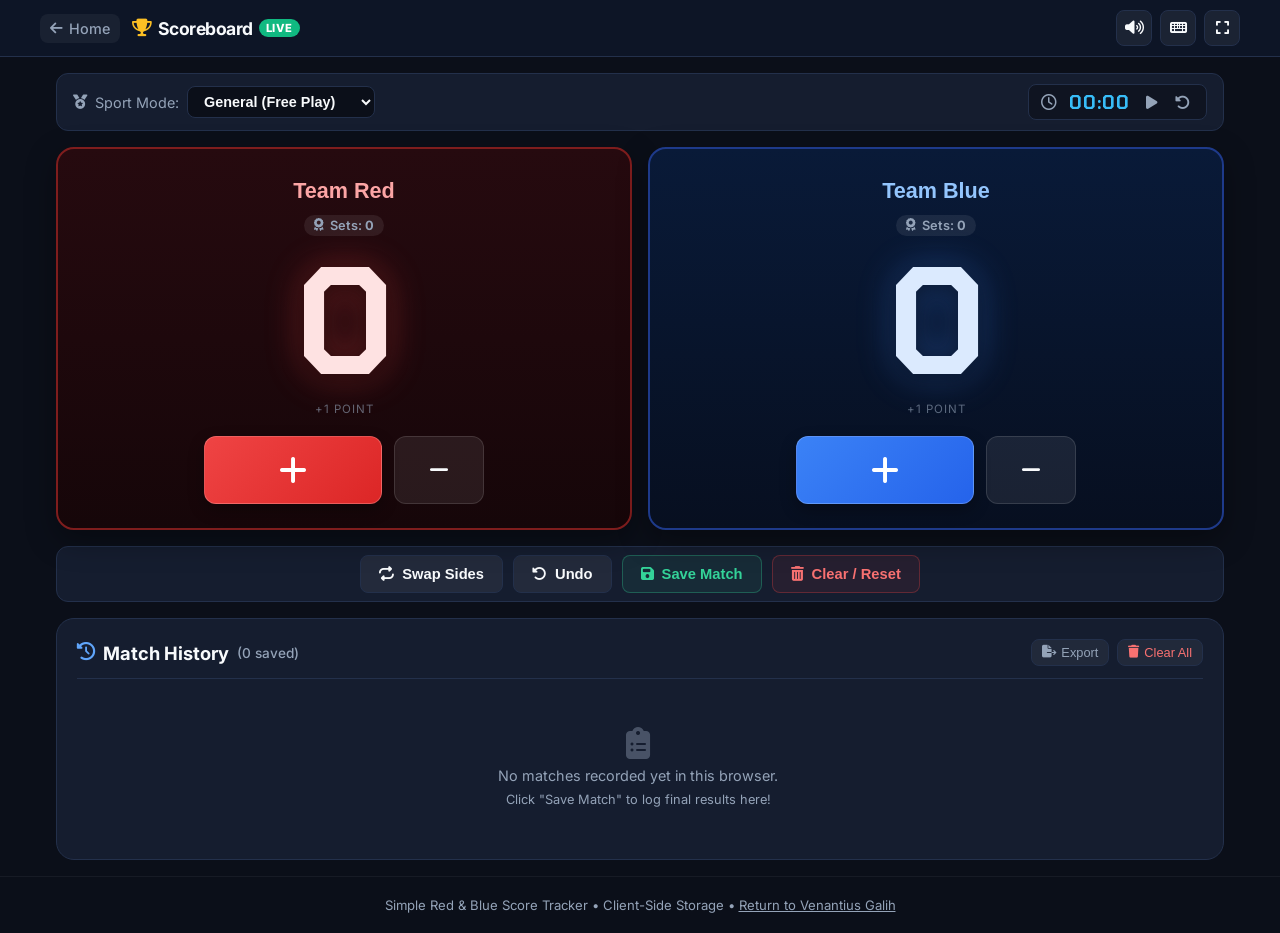
==== score/index.html @ 6d2e9013 "add score board" ====
<!DOCTYPE html>
<html lang="en">
<head>
    <meta charset="UTF-8">
    <meta name="viewport" content="width=device-width, initial-scale=1.0, maximum-scale=1.0, user-scalable=no">
    <title>Score Tracker - Red vs Blue Scoreboard</title>
    <meta name="description" content="Simple and responsive score tracker for badminton, soccer, and general sports. Red and Blue sides, client-side history, and match timer.">
    
    <!-- Favicon -->
    <link rel="icon" type="image/png" sizes="192x192" href="../img/logo_192x192.png">
    <link rel="icon" type="image/png" sizes="48x48" href="../img/logo_48x48.png">
    <link rel="icon" type="image/png" sizes="32x32" href="../img/logo_32x32.png">
    <link rel="icon" type="image/png" sizes="16x16" href="../img/logo_16x16.png">

    <!-- Font Awesome 6 -->
    <link rel="stylesheet" href="https://cdnjs.cloudflare.com/ajax/libs/font-awesome/6.4.0/css/all.min.css">
    <!-- Google Fonts -->
    <link rel="preconnect" href="https://fonts.googleapis.com">
    <link rel="preconnect" href="https://fonts.gstatic.com" crossorigin>
    <link href="https://fonts.googleapis.com/css2?family=Chakra+Petch:wght@500;700;800&family=Inter:wght@400;500;600;700&display=swap" rel="stylesheet">

    <!-- Google tag (gtag.js) -->
    <script async src="https://www.googletagmanager.com/gtag/js?id=G-P2JZC0CFWT"></script>
    <script>
        window.dataLayer = window.dataLayer || [];
        function gtag(){dataLayer.push(arguments);}
        gtag('js', new Date());
        gtag('config', 'G-P2JZC0CFWT');
    </script>

    <style>
        :root {
            --bg-main: #0b0f19;
            --bg-card: #151d2f;
            --bg-card-border: #23304b;
            --text-main: #f8fafc;
            --text-muted: #94a3b8;
            
            /* Team Red */
            --red-primary: #ef4444;
            --red-hover: #dc2626;
            --red-bg: #450a0a;
            --red-glow: rgba(239, 68, 68, 0.4);
            --red-card: #1e1117;
            --red-border: #7f1d1d;

            /* Team Blue */
            --blue-primary: #3b82f6;
            --blue-hover: #2563eb;
            --blue-bg: #0b1f44;
            --blue-glow: rgba(59, 130, 246, 0.4);
            --blue-card: #0e172a;
            --blue-border: #1e3a8a;

            --radius-lg: 18px;
            --radius-md: 12px;
            --radius-sm: 8px;
        }

        * {
            box-sizing: border-box;
            margin: 0;
            padding: 0;
            -webkit-tap-highlight-color: transparent;
        }

        body {
            font-family: 'Inter', system-ui, -apple-system, BlinkMacSystemFont, "Segoe UI", Roboto, sans-serif;
            background-color: var(--bg-main);
            color: var(--text-main);
            min-height: 100vh;
            display: flex;
            flex-direction: column;
            overflow-x: hidden;
            user-select: none;
            -webkit-user-select: none;
        }

        /* Top Header */
        header {
            background: rgba(15, 23, 42, 0.85);
            backdrop-filter: blur(12px);
            -webkit-backdrop-filter: blur(12px);
            border-bottom: 1px solid var(--bg-card-border);
            padding: 10px 16px;
            position: sticky;
            top: 0;
            z-index: 100;
        }

        .header-content {
            max-width: 1200px;
            margin: 0 auto;
            display: flex;
            justify-content: space-between;
            align-items: center;
            gap: 12px;
        }

        .brand-area {
            display: flex;
            align-items: center;
            gap: 12px;
        }

        .home-link {
            color: var(--text-muted);
            text-decoration: none;
            display: flex;
            align-items: center;
            gap: 6px;
            font-size: 0.9rem;
            font-weight: 500;
            padding: 6px 10px;
            border-radius: var(--radius-sm);
            background: rgba(255, 255, 255, 0.05);
            transition: all 0.2s ease;
        }

        .home-link:hover {
            color: #fff;
            background: rgba(255, 255, 255, 0.12);
        }

        .app-title {
            font-size: 1.1rem;
            font-weight: 700;
            letter-spacing: -0.5px;
            display: flex;
            align-items: center;
            gap: 6px;
        }

        .app-title span.badge {
            font-size: 0.7rem;
            background: #10b981;
            color: #fff;
            padding: 2px 7px;
            border-radius: 999px;
            text-transform: uppercase;
            font-weight: 800;
            letter-spacing: 0.5px;
        }

        .header-actions {
            display: flex;
            align-items: center;
            gap: 8px;
        }

        .icon-btn {
            background: rgba(255, 255, 255, 0.06);
            border: 1px solid var(--bg-card-border);
            color: var(--text-main);
            border-radius: var(--radius-sm);
            width: 36px;
            height: 36px;
            display: inline-flex;
            align-items: center;
            justify-content: center;
            cursor: pointer;
            transition: all 0.2s;
            font-size: 0.95rem;
        }

        .icon-btn:hover {
            background: rgba(255, 255, 255, 0.15);
            border-color: rgba(255, 255, 255, 0.3);
        }

        .icon-btn:active {
            transform: scale(0.94);
        }

        /* Main Container */
        main {
            flex: 1;
            max-width: 1200px;
            width: 100%;
            margin: 0 auto;
            padding: 16px;
            display: flex;
            flex-direction: column;
            gap: 16px;
        }

        /* Control / Mode Bar */
        .settings-bar {
            display: flex;
            justify-content: space-between;
            align-items: center;
            flex-wrap: wrap;
            gap: 12px;
            background: var(--bg-card);
            border: 1px solid var(--bg-card-border);
            padding: 10px 16px;
            border-radius: var(--radius-md);
        }

        .sport-selector {
            display: flex;
            align-items: center;
            gap: 8px;
            font-size: 0.9rem;
            color: var(--text-muted);
        }

        .sport-selector select {
            background: var(--bg-main);
            color: var(--text-main);
            border: 1px solid var(--bg-card-border);
            padding: 6px 12px;
            border-radius: var(--radius-sm);
            font-size: 0.9rem;
            font-weight: 600;
            outline: none;
            cursor: pointer;
        }

        .sport-selector select:focus {
            border-color: var(--blue-primary);
        }

        /* Match Timer Display */
        .timer-container {
            display: flex;
            align-items: center;
            gap: 10px;
            background: rgba(0, 0, 0, 0.3);
            border: 1px solid var(--bg-card-border);
            padding: 4px 12px;
            border-radius: var(--radius-sm);
        }

        .timer-display {
            font-family: 'Chakra Petch', monospace;
            font-size: 1.25rem;
            font-weight: 700;
            letter-spacing: 1px;
            color: #38bdf8;
            min-width: 65px;
            text-align: center;
        }

        .timer-btn {
            background: none;
            border: none;
            color: var(--text-muted);
            cursor: pointer;
            padding: 4px;
            font-size: 0.95rem;
            transition: color 0.2s;
        }

        .timer-btn:hover {
            color: #fff;
        }

        /* Scoreboard Grid */
        .scoreboard-grid {
            display: grid;
            grid-template-columns: 1fr 1fr;
            gap: 16px;
            position: relative;
        }

        @media (max-width: 640px) {
            .scoreboard-grid {
                grid-template-columns: 1fr 1fr;
                gap: 10px;
            }
        }

        /* Team Card */
        .team-card {
            border-radius: var(--radius-lg);
            padding: 24px 16px;
            display: flex;
            flex-direction: column;
            align-items: center;
            justify-content: space-between;
            position: relative;
            box-shadow: 0 10px 30px rgba(0, 0, 0, 0.35);
            transition: all 0.25s ease;
            overflow: hidden;
            min-height: 380px;
        }

        /* Team Red Theme */
        .team-card.team-a {
            background: linear-gradient(180deg, #260a0f 0%, #160609 100%);
            border: 2px solid var(--red-border);
        }

        .team-card.team-a:hover {
            border-color: var(--red-primary);
            box-shadow: 0 12px 35px var(--red-glow);
        }

        /* Team Blue Theme */
        .team-card.team-b {
            background: linear-gradient(180deg, #091a38 0%, #070f20 100%);
            border: 2px solid var(--blue-border);
        }

        .team-card.team-b:hover {
            border-color: var(--blue-primary);
            box-shadow: 0 12px 35px var(--blue-glow);
        }

        /* Team Header & Editable Name */
        .team-header {
            width: 100%;
            display: flex;
            flex-direction: column;
            align-items: center;
            gap: 6px;
            position: relative;
        }

        .team-name-wrapper {
            display: flex;
            align-items: center;
            justify-content: center;
            gap: 8px;
            width: 100%;
        }

        .team-name-input {
            background: transparent;
            border: 1px dashed transparent;
            color: #fff;
            font-size: 1.35rem;
            font-weight: 700;
            text-align: center;
            padding: 4px 8px;
            border-radius: var(--radius-sm);
            width: 100%;
            max-width: 220px;
            outline: none;
            transition: all 0.2s;
        }

        .team-card.team-a .team-name-input {
            color: #fca5a5;
        }

        .team-card.team-b .team-name-input {
            color: #93c5fd;
        }

        .team-name-input:hover {
            background: rgba(255, 255, 255, 0.08);
            border-color: rgba(255, 255, 255, 0.2);
        }

        .team-name-input:focus {
            background: rgba(0, 0, 0, 0.5);
            border: 1px solid #fff;
            color: #fff;
        }

        .sets-badge {
            font-size: 0.8rem;
            font-weight: 600;
            padding: 3px 10px;
            border-radius: 999px;
            background: rgba(255, 255, 255, 0.08);
            color: var(--text-muted);
            display: inline-flex;
            align-items: center;
            gap: 6px;
            cursor: pointer;
        }

        .sets-badge:hover {
            background: rgba(255, 255, 255, 0.16);
            color: #fff;
        }

        /* Big Score Display */
        .score-display-wrapper {
            flex: 1;
            display: flex;
            flex-direction: column;
            align-items: center;
            justify-content: center;
            width: 100%;
            cursor: pointer;
            padding: 10px 0;
            position: relative;
        }

        .score-number {
            font-family: 'Chakra Petch', sans-serif;
            font-size: clamp(4.5rem, 14vw, 9.5rem);
            font-weight: 800;
            line-height: 1;
            letter-spacing: -2px;
            transition: transform 0.15s cubic-bezier(0.175, 0.885, 0.32, 1.275);
            text-shadow: 0 4px 20px rgba(0, 0, 0, 0.5);
        }

        .team-card.team-a .score-number {
            color: #fee2e2;
            filter: drop-shadow(0 0 16px var(--red-glow));
        }

        .team-card.team-b .score-number {
            color: #dbeafe;
            filter: drop-shadow(0 0 16px var(--blue-glow));
        }

        .score-display-wrapper:active .score-number {
            transform: scale(0.96);
        }

        .tap-hint {
            font-size: 0.72rem;
            text-transform: uppercase;
            letter-spacing: 1px;
            color: var(--text-muted);
            opacity: 0.6;
            margin-top: 4px;
        }

        /* Action Buttons (+ / -) */
        .score-controls {
            display: flex;
            gap: 12px;
            width: 100%;
            max-width: 280px;
            margin-top: 10px;
        }

        .btn-score {
            border: none;
            border-radius: var(--radius-md);
            font-family: 'Inter', sans-serif;
            font-weight: 700;
            cursor: pointer;
            display: flex;
            align-items: center;
            justify-content: center;
            transition: all 0.15s cubic-bezier(0.4, 0, 0.2, 1);
            position: relative;
            overflow: hidden;
        }

        .btn-score:active {
            transform: scale(0.92);
        }

        .btn-plus {
            flex: 2;
            height: 68px;
            font-size: 2rem;
            color: #fff;
            box-shadow: 0 6px 16px rgba(0, 0, 0, 0.3);
        }

        .team-card.team-a .btn-plus {
            background: linear-gradient(135deg, #ef4444 0%, #dc2626 100%);
            border: 1px solid rgba(255, 255, 255, 0.2);
        }
        .team-card.team-a .btn-plus:hover {
            background: linear-gradient(135deg, #f87171 0%, #ef4444 100%);
            box-shadow: 0 8px 24px var(--red-glow);
        }

        .team-card.team-b .btn-plus {
            background: linear-gradient(135deg, #3b82f6 0%, #2563eb 100%);
            border: 1px solid rgba(255, 255, 255, 0.2);
        }
        .team-card.team-b .btn-plus:hover {
            background: linear-gradient(135deg, #60a5fa 0%, #3b82f6 100%);
            box-shadow: 0 8px 24px var(--blue-glow);
        }

        .btn-minus {
            flex: 1;
            height: 68px;
            font-size: 1.4rem;
            background: rgba(255, 255, 255, 0.08);
            border: 1px solid rgba(255, 255, 255, 0.12);
            color: var(--text-main);
        }

        .btn-minus:hover {
            background: rgba(255, 255, 255, 0.18);
            border-color: rgba(255, 255, 255, 0.25);
        }

        /* Match Action Bar (Swap, Clear/Reset, Undo, Save) */
        .actions-bar {
            display: flex;
            flex-wrap: wrap;
            justify-content: center;
            align-items: center;
            gap: 10px;
            padding: 8px;
            background: var(--bg-card);
            border: 1px solid var(--bg-card-border);
            border-radius: var(--radius-md);
        }

        .action-btn {
            background: rgba(255, 255, 255, 0.06);
            border: 1px solid var(--bg-card-border);
            color: var(--text-main);
            padding: 10px 18px;
            border-radius: var(--radius-sm);
            font-size: 0.92rem;
            font-weight: 600;
            cursor: pointer;
            display: inline-flex;
            align-items: center;
            gap: 8px;
            transition: all 0.2s;
        }

        .action-btn:hover {
            background: rgba(255, 255, 255, 0.12);
            border-color: rgba(255, 255, 255, 0.25);
        }

        .action-btn:active {
            transform: scale(0.96);
        }

        .action-btn.btn-reset {
            color: #f87171;
            border-color: rgba(239, 68, 68, 0.3);
            background: rgba(239, 68, 68, 0.08);
        }

        .action-btn.btn-reset:hover {
            background: rgba(239, 68, 68, 0.2);
            border-color: #ef4444;
            color: #fff;
        }

        .action-btn.btn-save {
            color: #34d399;
            border-color: rgba(52, 211, 153, 0.3);
            background: rgba(52, 211, 153, 0.08);
        }

        .action-btn.btn-save:hover {
            background: rgba(52, 211, 153, 0.2);
            border-color: #34d399;
            color: #fff;
        }

        /* History & Timeline Section */
        .history-section {
            background: var(--bg-card);
            border: 1px solid var(--bg-card-border);
            border-radius: var(--radius-lg);
            padding: 20px;
            display: flex;
            flex-direction: column;
            gap: 16px;
        }

        .history-header {
            display: flex;
            justify-content: space-between;
            align-items: center;
            flex-wrap: wrap;
            gap: 12px;
            border-bottom: 1px solid var(--bg-card-border);
            padding-bottom: 12px;
        }

        .history-title {
            font-size: 1.15rem;
            font-weight: 700;
            display: flex;
            align-items: center;
            gap: 8px;
        }

        .history-controls {
            display: flex;
            align-items: center;
            gap: 8px;
        }

        .sm-btn {
            font-size: 0.8rem;
            padding: 5px 10px;
            border-radius: var(--radius-sm);
            background: rgba(255, 255, 255, 0.05);
            border: 1px solid var(--bg-card-border);
            color: var(--text-muted);
            cursor: pointer;
            display: inline-flex;
            align-items: center;
            gap: 5px;
            transition: all 0.2s;
        }

        .sm-btn:hover {
            color: #fff;
            background: rgba(255, 255, 255, 0.12);
        }

        .history-list {
            display: flex;
            flex-direction: column;
            gap: 10px;
            max-height: 380px;
            overflow-y: auto;
            padding-right: 4px;
        }

        /* Custom Scrollbar */
        .history-list::-webkit-scrollbar {
            width: 6px;
        }
        .history-list::-webkit-scrollbar-track {
            background: rgba(0, 0, 0, 0.2);
            border-radius: 3px;
        }
        .history-list::-webkit-scrollbar-thumb {
            background: var(--bg-card-border);
            border-radius: 3px;
        }

        .history-item {
            background: rgba(255, 255, 255, 0.03);
            border: 1px solid var(--bg-card-border);
            border-radius: var(--radius-md);
            padding: 12px 16px;
            display: flex;
            justify-content: space-between;
            align-items: center;
            gap: 12px;
            transition: background 0.15s;
        }

        .history-item:hover {
            background: rgba(255, 255, 255, 0.06);
        }

        .history-item-meta {
            display: flex;
            flex-direction: column;
            gap: 4px;
        }

        .history-item-date {
            font-size: 0.75rem;
            color: var(--text-muted);
        }

        .history-item-sport {
            font-size: 0.75rem;
            font-weight: 600;
            color: #38bdf8;
            text-transform: uppercase;
            letter-spacing: 0.5px;
        }

        .history-score-row {
            display: flex;
            align-items: center;
            gap: 16px;
        }

        .history-team {
            display: flex;
            align-items: center;
            gap: 8px;
            font-size: 0.95rem;
            font-weight: 600;
        }

        .history-team.winner {
            color: #4ade80;
        }

        .team-dot {
            width: 10px;
            height: 10px;
            border-radius: 50%;
            display: inline-block;
        }
        .team-dot.red { background-color: var(--red-primary); }
        .team-dot.blue { background-color: var(--blue-primary); }

        .history-score-display {
            font-family: 'Chakra Petch', sans-serif;
            font-size: 1.35rem;
            font-weight: 700;
            background: rgba(0, 0, 0, 0.4);
            padding: 4px 12px;
            border-radius: var(--radius-sm);
            border: 1px solid rgba(255, 255, 255, 0.08);
            letter-spacing: 1px;
        }

        .history-empty {
            text-align: center;
            padding: 32px 16px;
            color: var(--text-muted);
            font-size: 0.9rem;
            display: flex;
            flex-direction: column;
            align-items: center;
            gap: 8px;
        }

        .history-empty i {
            font-size: 2rem;
            opacity: 0.4;
        }

        /* Toast notifications */
        .toast-container {
            position: fixed;
            bottom: 24px;
            right: 24px;
            z-index: 1000;
            display: flex;
            flex-direction: column;
            gap: 8px;
            pointer-events: none;
        }

        .toast {
            background: #1e293b;
            color: #fff;
            padding: 10px 16px;
            border-radius: var(--radius-sm);
            border-left: 4px solid #3b82f6;
            font-size: 0.9rem;
            box-shadow: 0 10px 25px rgba(0,0,0,0.4);
            animation: slideIn 0.25s ease-out;
            pointer-events: auto;
        }

        .toast.success { border-left-color: #10b981; }
        .toast.warning { border-left-color: #f59e0b; }
        .toast.danger { border-left-color: #ef4444; }

        @keyframes slideIn {
            from { transform: translateX(100%); opacity: 0; }
            to { transform: translateX(0); opacity: 1; }
        }

        /* Modal styling */
        .modal-overlay {
            position: fixed;
            top: 0;
            left: 0;
            right: 0;
            bottom: 0;
            background: rgba(0, 0, 0, 0.75);
            backdrop-filter: blur(4px);
            display: none;
            align-items: center;
            justify-content: center;
            z-index: 200;
            padding: 16px;
        }

        .modal-overlay.active {
            display: flex;
        }

        .modal-box {
            background: var(--bg-card);
            border: 1px solid var(--bg-card-border);
            border-radius: var(--radius-lg);
            padding: 24px;
            max-width: 440px;
            width: 100%;
            display: flex;
            flex-direction: column;
            gap: 16px;
            box-shadow: 0 20px 40px rgba(0, 0, 0, 0.6);
        }

        .modal-title {
            font-size: 1.2rem;
            font-weight: 700;
            display: flex;
            align-items: center;
            gap: 8px;
        }

        .modal-body {
            font-size: 0.95rem;
            color: var(--text-muted);
            line-height: 1.5;
        }

        .modal-actions {
            display: flex;
            justify-content: flex-end;
            gap: 10px;
            margin-top: 8px;
        }

        /* Keyboard shortcuts drawer / list */
        .shortcuts-grid {
            display: grid;
            grid-template-columns: 1fr 1fr;
            gap: 8px;
            font-size: 0.85rem;
        }

        .shortcut-item {
            display: flex;
            justify-content: space-between;
            background: rgba(0, 0, 0, 0.3);
            padding: 6px 10px;
            border-radius: 6px;
        }

        kbd {
            background: rgba(255, 255, 255, 0.15);
            padding: 2px 6px;
            border-radius: 4px;
            font-family: monospace;
            font-size: 0.8rem;
            color: #fff;
        }

        /* Footer */
        footer {
            text-align: center;
            padding: 20px 16px;
            font-size: 0.82rem;
            color: var(--text-muted);
            border-top: 1px solid rgba(255, 255, 255, 0.05);
            margin-top: auto;
        }

        footer a {
            color: var(--text-muted);
            text-decoration: underline;
        }

        footer a:hover {
            color: #fff;
        }
    </style>
</head>
<body>

    <!-- Header Navigation -->
    <header>
        <div class="header-content">
            <div class="brand-area">
                <a href="../" class="home-link" title="Back to Homepage">
                    <i class="fas fa-arrow-left"></i>
                    <span>Home</span>
                </a>
                <div class="app-title">
                    <i class="fas fa-trophy" style="color: #fbbf24;"></i>
                    <span>Scoreboard</span>
                    <span class="badge">Live</span>
                </div>
            </div>

            <div class="header-actions">
                <button id="btn-sound-toggle" class="icon-btn" title="Toggle Sound Feedback">
                    <i class="fas fa-volume-high"></i>
                </button>
                <button id="btn-shortcuts" class="icon-btn" title="Keyboard Shortcuts (?)">
                    <i class="fas fa-keyboard"></i>
                </button>
                <button id="btn-fullscreen" class="icon-btn" title="Fullscreen Mode">
                    <i class="fas fa-expand"></i>
                </button>
            </div>
        </div>
    </header>

    <!-- Main Score App -->
    <main>
        <!-- Settings & Mode Toolbar -->
        <div class="settings-bar">
            <div class="sport-selector">
                <i class="fas fa-medal"></i>
                <label for="sport-mode">Sport Mode:</label>
                <select id="sport-mode">
                    <option value="general">General (Free Play)</option>
                    <option value="badminton">Badminton (21 Pts)</option>
                    <option value="soccer">Soccer / Football</option>
                    <option value="table_tennis">Table Tennis (11 Pts)</option>
                    <option value="volleyball">Volleyball (25 Pts)</option>
                </select>
            </div>

            <!-- Match Timer -->
            <div class="timer-container" title="Match Duration Stopwatch">
                <i class="far fa-clock" style="color: var(--text-muted);"></i>
                <div id="timer-display" class="timer-display">00:00</div>
                <button id="btn-timer-toggle" class="timer-btn" title="Start / Pause Timer">
                    <i class="fas fa-play"></i>
                </button>
                <button id="btn-timer-reset" class="timer-btn" title="Reset Timer">
                    <i class="fas fa-rotate-left"></i>
                </button>
            </div>
        </div>

        <!-- The Scoreboard (Red vs Blue / A vs B) -->
        <div class="scoreboard-grid" id="scoreboard-grid">
            
            <!-- Side A: RED -->
            <section class="team-card team-a" id="card-team-a">
                <div class="team-header">
                    <div class="team-name-wrapper">
                        <input type="text" id="name-team-a" class="team-name-input" value="Team Red" maxlength="20" title="Click to rename team A">
                    </div>
                    <div class="sets-badge" id="sets-team-a" title="Sets / Games Won (Click +1, Right-click -1)">
                        <i class="fas fa-award"></i>
                        <span>Sets: <b id="sets-val-a">0</b></span>
                    </div>
                </div>

                <!-- Big Score -->
                <div class="score-display-wrapper" id="display-team-a" title="Tap here or big + to add point">
                    <div class="score-number" id="score-team-a">0</div>
                    <div class="tap-hint">+1 Point</div>
                </div>

                <!-- Score Buttons (+ / -) -->
                <div class="score-controls">
                    <button class="btn-score btn-plus" id="btn-plus-a" aria-label="Increase Team Red Score">
                        <i class="fas fa-plus"></i>
                    </button>
                    <button class="btn-score btn-minus" id="btn-minus-a" aria-label="Decrease Team Red Score">
                        <i class="fas fa-minus"></i>
                    </button>
                </div>
            </section>

            <!-- Side B: BLUE -->
            <section class="team-card team-b" id="card-team-b">
                <div class="team-header">
                    <div class="team-name-wrapper">
                        <input type="text" id="name-team-b" class="team-name-input" value="Team Blue" maxlength="20" title="Click to rename team B">
                    </div>
                    <div class="sets-badge" id="sets-team-b" title="Sets / Games Won (Click +1, Right-click -1)">
                        <i class="fas fa-award"></i>
                        <span>Sets: <b id="sets-val-b">0</b></span>
                    </div>
                </div>

                <!-- Big Score -->
                <div class="score-display-wrapper" id="display-team-b" title="Tap here or big + to add point">
                    <div class="score-number" id="score-team-b">0</div>
                    <div class="tap-hint">+1 Point</div>
                </div>

                <!-- Score Buttons (+ / -) -->
                <div class="score-controls">
                    <button class="btn-score btn-plus" id="btn-plus-b" aria-label="Increase Team Blue Score">
                        <i class="fas fa-plus"></i>
                    </button>
                    <button class="btn-score btn-minus" id="btn-minus-b" aria-label="Decrease Team Blue Score">
                        <i class="fas fa-minus"></i>
                    </button>
                </div>
            </section>

        </div>

        <!-- Quick Action Bar -->
        <div class="actions-bar">
            <button class="action-btn" id="btn-swap-sides" title="Swap Teams Red and Blue sides">
                <i class="fas fa-repeat"></i>
                <span>Swap Sides</span>
            </button>
            <button class="action-btn" id="btn-undo" title="Undo last point (Ctrl+Z or U)">
                <i class="fas fa-rotate-left"></i>
                <span>Undo</span>
            </button>
            <button class="action-btn btn-save" id="btn-save-match" title="Save current match result to history">
                <i class="fas fa-floppy-disk"></i>
                <span>Save Match</span>
            </button>
            <button class="action-btn btn-reset" id="btn-reset-match" title="Reset scores to 0">
                <i class="fas fa-trash-can"></i>
                <span>Clear / Reset</span>
            </button>
        </div>

        <!-- History Section (Client-Side / LocalStorage) -->
        <section class="history-section">
            <div class="history-header">
                <div class="history-title">
                    <i class="fas fa-clock-rotate-left" style="color: #60a5fa;"></i>
                    <span>Match History</span>
                    <span id="history-count" style="font-size: 0.85rem; color: var(--text-muted); font-weight: 500;">(0 saved)</span>
                </div>
                <div class="history-controls">
                    <button class="sm-btn" id="btn-export-history" title="Download match history as JSON">
                        <i class="fas fa-file-export"></i>
                        <span>Export</span>
                    </button>
                    <button class="sm-btn" id="btn-clear-history" title="Clear all local history" style="color: #f87171;">
                        <i class="fas fa-trash"></i>
                        <span>Clear All</span>
                    </button>
                </div>
            </div>

            <div class="history-list" id="history-list">
                <!-- Dynamically injected history items -->
                <div class="history-empty">
                    <i class="fas fa-clipboard-list"></i>
                    <p>No matches recorded yet in this browser.</p>
                    <span style="font-size: 0.8rem;">Click "Save Match" to log final results here!</span>
                </div>
            </div>
        </section>
    </main>

    <!-- Modal: Confirmation Dialog -->
    <div class="modal-overlay" id="confirm-modal">
        <div class="modal-box">
            <div class="modal-title">
                <i class="fas fa-triangle-exclamation" style="color: #f59e0b;"></i>
                <span id="confirm-modal-title">Confirm Action</span>
            </div>
            <div class="modal-body" id="confirm-modal-body">
                Are you sure you want to proceed?
            </div>
            <div class="modal-actions">
                <button class="action-btn" id="confirm-modal-cancel">Cancel</button>
                <button class="action-btn btn-reset" id="confirm-modal-ok">Confirm</button>
            </div>
        </div>
    </div>

    <!-- Modal: Keyboard Shortcuts -->
    <div class="modal-overlay" id="shortcuts-modal">
        <div class="modal-box">
            <div class="modal-title">
                <i class="fas fa-keyboard" style="color: #38bdf8;"></i>
                <span>Keyboard Shortcuts</span>
            </div>
            <div class="modal-body">
                <div class="shortcuts-grid">
                    <div class="shortcut-item"><span>Red +1:</span> <kbd>A</kbd> or <kbd>1</kbd></div>
                    <div class="shortcut-item"><span>Red -1:</span> <kbd>Z</kbd></div>
                    <div class="shortcut-item"><span>Blue +1:</span> <kbd>L</kbd> or <kbd>2</kbd></div>
                    <div class="shortcut-item"><span>Blue -1:</span> <kbd>.</kbd></div>
                    <div class="shortcut-item"><span>Timer Play/Pause:</span> <kbd>Space</kbd></div>
                    <div class="shortcut-item"><span>Undo Point:</span> <kbd>U</kbd></div>
                    <div class="shortcut-item"><span>Swap Sides:</span> <kbd>S</kbd></div>
                    <div class="shortcut-item"><span>Reset Match:</span> <kbd>R</kbd></div>
                </div>
            </div>
            <div class="modal-actions">
                <button class="action-btn" id="shortcuts-modal-close">Close</button>
            </div>
        </div>
    </div>

    <!-- Toast Notifications Container -->
    <div class="toast-container" id="toast-container"></div>

    <!-- Footer -->
    <footer>
        <p>Simple Red & Blue Score Tracker &bull; Client-Side Storage &bull; <a href="../">Return to Venantius Galih</a></p>
    </footer>

    <!-- JavaScript Application Logic -->
    <script>
        (function() {
            'use strict';

            // Storage Key
            const STORAGE_KEY = 'v_scoreboard_history_v1';
            const STATE_KEY = 'v_scoreboard_state_v1';

            // State
            let state = {
                scoreA: 0,
                scoreB: 0,
                nameA: 'Team Red',
                nameB: 'Team Blue',
                setsA: 0,
                setsB: 0,
                sport: 'general',
                soundEnabled: true,
                swapped: false
            };

            // Undo Stack (keeps snapshots of scores)
            const undoStack = [];

            // Timer State
            let timerInterval = null;
            let timerSeconds = 0;
            let timerRunning = false;

            // DOM Elements
            const scoreTeamAEl = document.getElementById('score-team-a');
            const scoreTeamBEl = document.getElementById('score-team-b');
            const nameTeamAEl = document.getElementById('name-team-a');
            const nameTeamBEl = document.getElementById('name-team-b');
            const setsValAEl = document.getElementById('sets-val-a');
            const setsValBEl = document.getElementById('sets-val-b');
            const sportModeSelect = document.getElementById('sport-mode');
            const timerDisplayEl = document.getElementById('timer-display');
            const timerToggleBtn = document.getElementById('btn-timer-toggle');
            const timerResetBtn = document.getElementById('btn-timer-reset');
            const soundToggleBtn = document.getElementById('btn-sound-toggle');
            const historyListEl = document.getElementById('history-list');
            const historyCountEl = document.getElementById('history-count');
            const toastContainer = document.getElementById('toast-container');
            const scoreboardGrid = document.getElementById('scoreboard-grid');
            const cardTeamA = document.getElementById('card-team-a');
            const cardTeamB = document.getElementById('card-team-b');

            // Web Audio API for synthetic feedback
            let audioCtx = null;
            function playBeep(type = 'point') {
                if (!state.soundEnabled) return;
                try {
                    const AudioContext = window.AudioContext || window.webkitAudioContext;
                    if (!audioCtx) audioCtx = new AudioContext();
                    if (audioCtx.state === 'suspended') audioCtx.resume();

                    const osc = audioCtx.createOscillator();
                    const gain = audioCtx.createGain();
                    osc.connect(gain);
                    gain.connect(audioCtx.destination);

                    const now = audioCtx.currentTime;
                    if (type === 'point') {
                        osc.frequency.setValueAtTime(587.33, now); // D5
                        osc.frequency.exponentialRampToValueAtTime(880, now + 0.1); // A5
                        gain.gain.setValueAtTime(0.12, now);
                        gain.gain.exponentialRampToValueAtTime(0.001, now + 0.12);
                        osc.start(now);
                        osc.stop(now + 0.12);
                    } else if (type === 'minus') {
                        osc.frequency.setValueAtTime(440, now);
                        osc.frequency.exponentialRampToValueAtTime(330, now + 0.12);
                        gain.gain.setValueAtTime(0.1, now);
                        gain.gain.exponentialRampToValueAtTime(0.001, now + 0.12);
                        osc.start(now);
                        osc.stop(now + 0.12);
                    } else if (type === 'reset') {
                        osc.frequency.setValueAtTime(350, now);
                        gain.gain.setValueAtTime(0.15, now);
                        gain.gain.exponentialRampToValueAtTime(0.001, now + 0.25);
                        osc.start(now);
                        osc.stop(now + 0.25);
                    } else if (type === 'win') {
                        // Quick 3-note chime
                        [523.25, 659.25, 783.99].forEach((freq, i) => {
                            const noteOsc = audioCtx.createOscillator();
                            const noteGain = audioCtx.createGain();
                            noteOsc.connect(noteGain);
                            noteGain.connect(audioCtx.destination);
                            noteOsc.frequency.setValueAtTime(freq, now + i * 0.1);
                            noteGain.gain.setValueAtTime(0.12, now + i * 0.1);
                            noteGain.gain.exponentialRampToValueAtTime(0.001, now + (i + 1) * 0.15);
                            noteOsc.start(now + i * 0.1);
                            noteOsc.stop(now + (i + 1) * 0.15);
                        });
                    }
                } catch (e) {
                    // Audio not supported or blocked
                }

                // Vibration API
                if (navigator.vibrate) {
                    navigator.vibrate(type === 'point' ? 40 : 25);
                }
            }

            // Toast Helper
            function showToast(message, type = 'info') {
                const toast = document.createElement('div');
                toast.className = `toast ${type}`;
                toast.textContent = message;
                toastContainer.appendChild(toast);
                setTimeout(() => {
                    toast.style.opacity = '0';
                    toast.style.transition = 'opacity 0.3s ease';
                    setTimeout(() => toast.remove(), 300);
                }, 2400);
            }

            // Modal Helper
            function showConfirmModal({ title, message, onConfirm }) {
                const modal = document.getElementById('confirm-modal');
                const titleEl = document.getElementById('confirm-modal-title');
                const bodyEl = document.getElementById('confirm-modal-body');
                const okBtn = document.getElementById('confirm-modal-ok');
                const cancelBtn = document.getElementById('confirm-modal-cancel');

                titleEl.textContent = title || 'Confirm Action';
                bodyEl.textContent = message || 'Are you sure?';
                modal.classList.add('active');

                const cleanup = () => {
                    modal.classList.remove('active');
                    okBtn.onclick = null;
                    cancelBtn.onclick = null;
                };

                okBtn.onclick = () => {
                    cleanup();
                    onConfirm();
                };
                cancelBtn.onclick = cleanup;
            }

            // Save Snapshot for Undo
            function pushUndo() {
                undoStack.push({
                    scoreA: state.scoreA,
                    scoreB: state.scoreB,
                    setsA: state.setsA,
                    setsB: state.setsB
                });
                if (undoStack.length > 30) undoStack.shift();
            }

            // Update UI
            function updateUI() {
                scoreTeamAEl.textContent = state.scoreA;
                scoreTeamBEl.textContent = state.scoreB;
                nameTeamAEl.value = state.nameA;
                nameTeamBEl.value = state.nameB;
                setsValAEl.textContent = state.setsA;
                setsValBEl.textContent = state.setsB;
                sportModeSelect.value = state.sport;

                // Sound icon update
                const soundIcon = soundToggleBtn.querySelector('i');
                soundIcon.className = state.soundEnabled ? 'fas fa-volume-high' : 'fas fa-volume-xmark';
                soundToggleBtn.title = state.soundEnabled ? 'Sound Enabled' : 'Sound Muted';

                // Save active session to localStorage
                saveCurrentState();

                // Check sport target winning condition for celebration
                checkTargetScore();
            }

            function checkTargetScore() {
                const sportTargets = {
                    badminton: 21,
                    table_tennis: 11,
                    volleyball: 25
                };
                const target = sportTargets[state.sport];
                if (!target) return;

                const diff = Math.abs(state.scoreA - state.scoreB);
                if ((state.scoreA >= target || state.scoreB >= target) && diff >= 2) {
                    const winner = state.scoreA > state.scoreB ? state.nameA : state.nameB;
                    // Trigger visual hint
                    showToast(`Game point reached! ${winner} is in winning position!`, 'success');
                }
            }

            // Change Scores
            function addScoreA() {
                pushUndo();
                state.scoreA++;
                playBeep('point');
                updateUI();
            }

            function minusScoreA() {
                if (state.scoreA <= 0) return;
                pushUndo();
                state.scoreA--;
                playBeep('minus');
                updateUI();
            }

            function addScoreB() {
                pushUndo();
                state.scoreB++;
                playBeep('point');
                updateUI();
            }

            function minusScoreB() {
                if (state.scoreB <= 0) return;
                pushUndo();
                state.scoreB--;
                playBeep('minus');
                updateUI();
            }

            // Undo
            function handleUndo() {
                if (undoStack.length === 0) {
                    showToast('Nothing to undo', 'warning');
                    return;
                }
                const prev = undoStack.pop();
                state.scoreA = prev.scoreA;
                state.scoreB = prev.scoreB;
                state.setsA = prev.setsA;
                state.setsB = prev.setsB;
                playBeep('minus');
                updateUI();
                showToast('Undone last score change', 'info');
            }

            // Swap Sides
            function swapSides() {
                // Swap scores, names, sets
                const tempScore = state.scoreA;
                const tempName = state.nameA;
                const tempSets = state.setsA;

                state.scoreA = state.scoreB;
                state.nameA = state.nameB;
                state.setsA = state.setsB;

                state.scoreB = tempScore;
                state.nameB = tempName;
                state.setsB = tempSets;

                playBeep('point');
                updateUI();
                showToast('Sides & teams swapped', 'info');
            }

            // Reset / Clear Scores
            function resetCurrentMatch() {
                showConfirmModal({
                    title: 'Reset Scores?',
                    message: 'Do you want to reset scores back to 0? (You can save this match to history first if you wish).',
                    onConfirm: () => {
                        pushUndo();
                        state.scoreA = 0;
                        state.scoreB = 0;
                        playBeep('reset');
                        updateUI();
                        showToast('Scores reset to 0', 'info');
                    }
                });
            }

            // Save Match to LocalStorage History
            function saveMatchToHistory() {
                if (state.scoreA === 0 && state.scoreB === 0) {
                    showToast('Score is 0-0. Play a match first!', 'warning');
                    return;
                }

                let winner = null;
                if (state.scoreA > state.scoreB) winner = 'A';
                else if (state.scoreB > state.scoreA) winner = 'B';
                else winner = 'Draw';

                const matchRecord = {
                    id: 'match_' + Date.now(),
                    timestamp: new Date().toISOString(),
                    dateFormatted: new Date().toLocaleString(),
                    sport: state.sport,
                    duration: formatTime(timerSeconds),
                    teamA: {
                        name: state.nameA,
                        score: state.scoreA,
                        sets: state.setsA
                    },
                    teamB: {
                        name: state.nameB,
                        score: state.scoreB,
                        sets: state.setsB
                    },
                    winner: winner
                };

                const history = getHistory();
                history.unshift(matchRecord); // newest first
                localStorage.setItem(STORAGE_KEY, JSON.stringify(history));

                playBeep('win');
                renderHistory();
                showToast('Match saved to browser history!', 'success');
            }

            // LocalStorage History Helpers
            function getHistory() {
                try {
                    const data = localStorage.getItem(STORAGE_KEY);
                    return data ? JSON.parse(data) : [];
                } catch (e) {
                    return [];
                }
            }

            function deleteHistoryItem(id) {
                const history = getHistory().filter(item => item.id !== id);
                localStorage.setItem(STORAGE_KEY, JSON.stringify(history));
                renderHistory();
                showToast('Match removed from history', 'info');
            }

            function clearAllHistory() {
                showConfirmModal({
                    title: 'Clear All History?',
                    message: 'This will permanently remove all saved match history from this browser.',
                    onConfirm: () => {
                        localStorage.removeItem(STORAGE_KEY);
                        renderHistory();
                        showToast('All history cleared', 'info');
                    }
                });
            }

            function exportHistory() {
                const history = getHistory();
                if (history.length === 0) {
                    showToast('No history to export', 'warning');
                    return;
                }
                const blob = new Blob([JSON.stringify(history, null, 2)], { type: 'application/json' });
                const url = URL.createObjectURL(blob);
                const a = document.createElement('a');
                a.href = url;
                a.download = `scoreboard_history_${new Date().toISOString().slice(0, 10)}.json`;
                document.body.appendChild(a);
                a.click();
                document.body.removeChild(a);
                URL.revokeObjectURL(url);
                showToast('History exported as JSON file', 'success');
            }

            function renderHistory() {
                const history = getHistory();
                historyCountEl.textContent = `(${history.length} saved)`;

                if (history.length === 0) {
                    historyListEl.innerHTML = `
                        <div class="history-empty">
                            <i class="fas fa-clipboard-list"></i>
                            <p>No matches recorded yet in this browser.</p>
                            <span style="font-size: 0.8rem;">Click "Save Match" to log final results here!</span>
                        </div>
                    `;
                    return;
                }

                historyListEl.innerHTML = history.map(item => {
                    const winA = item.winner === 'A';
                    const winB = item.winner === 'B';

                    return `
                        <div class="history-item">
                            <div class="history-item-meta">
                                <span class="history-item-sport">${item.sport.replace('_', ' ')} &bull; ${item.duration || '00:00'}</span>
                                <span class="history-item-date">${item.dateFormatted}</span>
                            </div>

                            <div class="history-score-row">
                                <div class="history-team ${winA ? 'winner' : ''}">
                                    <span class="team-dot red"></span>
                                    <span>${escapeHTML(item.teamA.name)}</span>
                                </div>
                                <div class="history-score-display">
                                    <span style="color: #fca5a5;">${item.teamA.score}</span>
                                    <span style="color: #64748b; margin: 0 4px;">-</span>
                                    <span style="color: #93c5fd;">${item.teamB.score}</span>
                                </div>
                                <div class="history-team ${winB ? 'winner' : ''}">
                                    <span>${escapeHTML(item.teamB.name)}</span>
                                    <span class="team-dot blue"></span>
                                </div>
                            </div>

                            <div>
                                <button class="sm-btn btn-delete-item" data-id="${item.id}" title="Delete this match record" style="color: #94a3b8;">
                                    <i class="fas fa-trash-can"></i>
                                </button>
                            </div>
                        </div>
                    `;
                }).join('');

                // Attach delete listeners
                historyListEl.querySelectorAll('.btn-delete-item').forEach(btn => {
                    btn.addEventListener('click', (e) => {
                        const id = e.currentTarget.getAttribute('data-id');
                        deleteHistoryItem(id);
                    });
                });
            }

            function escapeHTML(str) {
                if (!str) return '';
                return str.replace(/[&<>'"]/g, tag => ({
                    '&': '&amp;',
                    '<': '&lt;',
                    '>': '&gt;',
                    "'": '&#39;',
                    '"': '&quot;'
                }[tag] || tag));
            }

            // State persistence
            function saveCurrentState() {
                try {
                    localStorage.setItem(STATE_KEY, JSON.stringify(state));
                } catch (e) {}
            }

            function loadCurrentState() {
                try {
                    const saved = localStorage.getItem(STATE_KEY);
                    if (saved) {
                        const parsed = JSON.parse(saved);
                        state = { ...state, ...parsed };
                    }
                } catch (e) {}
            }

            // Match Stopwatch Timer Logic
            function formatTime(totalSeconds) {
                const mins = Math.floor(totalSeconds / 60);
                const secs = totalSeconds % 60;
                return `${String(mins).padStart(2, '0')}:${String(secs).padStart(2, '0')}`;
            }

            function toggleTimer() {
                if (timerRunning) {
                    clearInterval(timerInterval);
                    timerRunning = false;
                    timerToggleBtn.innerHTML = '<i class="fas fa-play"></i>';
                    timerToggleBtn.title = 'Resume Timer';
                } else {
                    timerRunning = true;
                    timerInterval = setInterval(() => {
                        timerSeconds++;
                        timerDisplayEl.textContent = formatTime(timerSeconds);
                    }, 1000);
                    timerToggleBtn.innerHTML = '<i class="fas fa-pause"></i>';
                    timerToggleBtn.title = 'Pause Timer';
                }
            }

            function resetTimer() {
                clearInterval(timerInterval);
                timerRunning = false;
                timerSeconds = 0;
                timerDisplayEl.textContent = '00:00';
                timerToggleBtn.innerHTML = '<i class="fas fa-play"></i>';
                timerToggleBtn.title = 'Start Timer';
            }

            // Sets / Games Won Counter
            function setupSetsControls() {
                const setsAEl = document.getElementById('sets-team-a');
                const setsBEl = document.getElementById('sets-team-b');

                setsAEl.addEventListener('click', () => {
                    pushUndo();
                    state.setsA++;
                    updateUI();
                });
                setsAEl.addEventListener('contextmenu', (e) => {
                    e.preventDefault();
                    if (state.setsA > 0) {
                        pushUndo();
                        state.setsA--;
                        updateUI();
                    }
                });

                setsBEl.addEventListener('click', () => {
                    pushUndo();
                    state.setsB++;
                    updateUI();
                });
                setsBEl.addEventListener('contextmenu', (e) => {
                    e.preventDefault();
                    if (state.setsB > 0) {
                        pushUndo();
                        state.setsB--;
                        updateUI();
                    }
                });
            }

            // Event Listeners Initialization
            function initEventListeners() {
                // Score buttons
                document.getElementById('btn-plus-a').addEventListener('click', addScoreA);
                document.getElementById('btn-minus-a').addEventListener('click', minusScoreA);
                document.getElementById('display-team-a').addEventListener('click', addScoreA);

                document.getElementById('btn-plus-b').addEventListener('click', addScoreB);
                document.getElementById('btn-minus-b').addEventListener('click', minusScoreB);
                document.getElementById('display-team-b').addEventListener('click', addScoreB);

                // Team Name Changes
                nameTeamAEl.addEventListener('input', (e) => {
                    state.nameA = e.target.value.trim() || 'Team Red';
                    saveCurrentState();
                });
                nameTeamBEl.addEventListener('input', (e) => {
                    state.nameB = e.target.value.trim() || 'Team Blue';
                    saveCurrentState();
                });

                // Sport mode selector
                sportModeSelect.addEventListener('change', (e) => {
                    state.sport = e.target.value;
                    saveCurrentState();
                    showToast(`Sport mode changed to ${sportModeSelect.options[sportModeSelect.selectedIndex].text}`, 'info');
                });

                // Timer buttons
                timerToggleBtn.addEventListener('click', toggleTimer);
                timerResetBtn.addEventListener('click', resetTimer);

                // Actions bar
                document.getElementById('btn-swap-sides').addEventListener('click', swapSides);
                document.getElementById('btn-undo').addEventListener('click', handleUndo);
                document.getElementById('btn-save-match').addEventListener('click', saveMatchToHistory);
                document.getElementById('btn-reset-match').addEventListener('click', resetCurrentMatch);

                // History controls
                document.getElementById('btn-export-history').addEventListener('click', exportHistory);
                document.getElementById('btn-clear-history').addEventListener('click', clearAllHistory);

                // Sound toggle
                soundToggleBtn.addEventListener('click', () => {
                    state.soundEnabled = !state.soundEnabled;
                    saveCurrentState();
                    updateUI();
                    showToast(state.soundEnabled ? 'Sound enabled' : 'Sound muted', 'info');
                });

                // Fullscreen toggle
                document.getElementById('btn-fullscreen').addEventListener('click', () => {
                    if (!document.fullscreenElement) {
                        document.documentElement.requestFullscreen().catch(() => {});
                    } else {
                        if (document.exitFullscreen) document.exitFullscreen();
                    }
                });

                // Keyboard Shortcuts Modal
                const shortcutsModal = document.getElementById('shortcuts-modal');
                document.getElementById('btn-shortcuts').addEventListener('click', () => {
                    shortcutsModal.classList.add('active');
                });
                document.getElementById('shortcuts-modal-close').addEventListener('click', () => {
                    shortcutsModal.classList.remove('active');
                });
                shortcutsModal.addEventListener('click', (e) => {
                    if (e.target === shortcutsModal) shortcutsModal.classList.remove('active');
                });

                // Global Keyboard Handler
                window.addEventListener('keydown', (e) => {
                    // Ignore if typing inside input
                    if (e.target.tagName === 'INPUT' || e.target.tagName === 'SELECT') return;

                    const key = e.key.toLowerCase();
                    if (key === 'a' || key === '1') {
                        e.preventDefault();
                        addScoreA();
                    } else if (key === 'z') {
                        e.preventDefault();
                        minusScoreA();
                    } else if (key === 'l' || key === '2') {
                        e.preventDefault();
                        addScoreB();
                    } else if (key === '.') {
                        e.preventDefault();
                        minusScoreB();
                    } else if (key === ' ' || e.code === 'Space') {
                        e.preventDefault();
                        toggleTimer();
                    } else if (key === 'u' || (e.ctrlKey && key === 'z')) {
                        e.preventDefault();
                        handleUndo();
                    } else if (key === 's') {
                        e.preventDefault();
                        swapSides();
                    } else if (key === 'r') {
                        e.preventDefault();
                        resetCurrentMatch();
                    } else if (key === '?') {
                        e.preventDefault();
                        shortcutsModal.classList.toggle('active');
                    } else if (key === 'escape') {
                        shortcutsModal.classList.remove('active');
                        document.getElementById('confirm-modal').classList.remove('active');
                    }
                });

                setupSetsControls();
            }

            // Init App
            function init() {
                loadCurrentState();
                updateUI();
                renderHistory();
                initEventListeners();
            }

            init();
        })();
    </script>
</body>
</html>
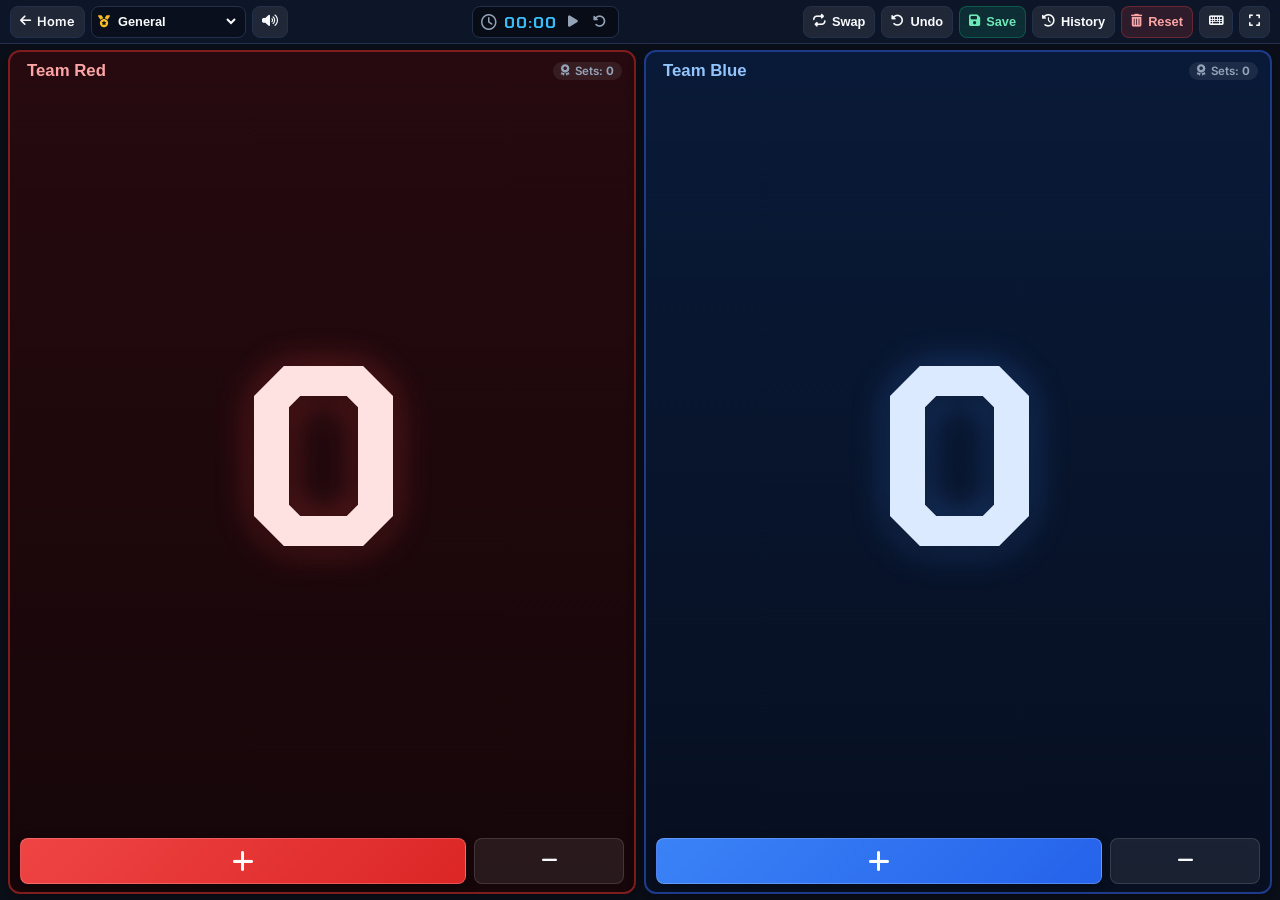
==== commit 623fceb0: "change layout mobile" ====
--- a/score/index.html
+++ b/score/index.html
@@ -2,9 +2,9 @@
 <html lang="en">
 <head>
     <meta charset="UTF-8">
-    <meta name="viewport" content="width=device-width, initial-scale=1.0, maximum-scale=1.0, user-scalable=no">
+    <meta name="viewport" content="width=device-width, initial-scale=1.0, maximum-scale=1.0, user-scalable=no, viewport-fit=cover">
     <title>Score Tracker - Red vs Blue Scoreboard</title>
-    <meta name="description" content="Simple and responsive score tracker for badminton, soccer, and general sports. Red and Blue sides, client-side history, and match timer.">
+    <meta name="description" content="Mobile-first score tracker for badminton, soccer, table tennis, volleyball, and general sports. Red and Blue sides, match timer, and client-side history.">
     
     <!-- Favicon -->
     <link rel="icon" type="image/png" sizes="192x192" href="../img/logo_192x192.png">
@@ -64,226 +64,217 @@
             -webkit-tap-highlight-color: transparent;
         }
 
-        body {
-            font-family: 'Inter', system-ui, -apple-system, BlinkMacSystemFont, "Segoe UI", Roboto, sans-serif;
+        html, body {
+            height: 100vh;
+            height: 100dvh;
+            max-height: 100vh;
+            max-height: 100dvh;
+            margin: 0;
+            padding: 0;
+            overflow: hidden !important;
             background-color: var(--bg-main);
             color: var(--text-main);
-            min-height: 100vh;
-            display: flex;
-            flex-direction: column;
-            overflow-x: hidden;
+            font-family: 'Inter', system-ui, -apple-system, BlinkMacSystemFont, "Segoe UI", Roboto, sans-serif;
             user-select: none;
             -webkit-user-select: none;
-        }
-
-        /* Top Header */
-        header {
-            background: rgba(15, 23, 42, 0.85);
+            display: flex;
+            flex-direction: column;
+            padding-left: max(0px, env(safe-area-inset-left));
+            padding-right: max(0px, env(safe-area-inset-right));
+        }
+
+        /* ============================================================
+           Unified Mobile App Top HUD
+           ============================================================ */
+        .app-hud {
+            height: 44px;
+            padding: 0 10px;
+            background: rgba(15, 23, 42, 0.92);
             backdrop-filter: blur(12px);
             -webkit-backdrop-filter: blur(12px);
             border-bottom: 1px solid var(--bg-card-border);
-            padding: 10px 16px;
-            position: sticky;
-            top: 0;
-            z-index: 100;
-        }
-
-        .header-content {
-            max-width: 1200px;
-            margin: 0 auto;
-            display: flex;
+            display: flex;
+            align-items: center;
             justify-content: space-between;
-            align-items: center;
-            gap: 12px;
-        }
-
-        .brand-area {
-            display: flex;
-            align-items: center;
-            gap: 12px;
-        }
-
-        .home-link {
-            color: var(--text-muted);
-            text-decoration: none;
-            display: flex;
-            align-items: center;
             gap: 6px;
-            font-size: 0.9rem;
-            font-weight: 500;
-            padding: 6px 10px;
-            border-radius: var(--radius-sm);
-            background: rgba(255, 255, 255, 0.05);
-            transition: all 0.2s ease;
-        }
-
-        .home-link:hover {
-            color: #fff;
-            background: rgba(255, 255, 255, 0.12);
-        }
-
-        .app-title {
-            font-size: 1.1rem;
-            font-weight: 700;
-            letter-spacing: -0.5px;
+            flex-shrink: 0;
+            z-index: 50;
+            box-sizing: border-box;
+        }
+
+        .hud-group {
             display: flex;
             align-items: center;
             gap: 6px;
         }
 
-        .app-title span.badge {
-            font-size: 0.7rem;
-            background: #10b981;
-            color: #fff;
-            padding: 2px 7px;
-            border-radius: 999px;
-            text-transform: uppercase;
-            font-weight: 800;
-            letter-spacing: 0.5px;
-        }
-
-        .header-actions {
-            display: flex;
-            align-items: center;
-            gap: 8px;
-        }
-
-        .icon-btn {
-            background: rgba(255, 255, 255, 0.06);
+        .hud-btn {
+            background: rgba(255, 255, 255, 0.08);
             border: 1px solid var(--bg-card-border);
             color: var(--text-main);
             border-radius: var(--radius-sm);
-            width: 36px;
-            height: 36px;
+            height: 32px;
+            padding: 0 9px;
             display: inline-flex;
             align-items: center;
             justify-content: center;
+            gap: 6px;
+            font-size: 0.8rem;
+            font-weight: 600;
             cursor: pointer;
-            transition: all 0.2s;
-            font-size: 0.95rem;
-        }
-
-        .icon-btn:hover {
-            background: rgba(255, 255, 255, 0.15);
+            transition: all 0.15s ease;
+            white-space: nowrap;
+            touch-action: manipulation;
+            text-decoration: none;
+        }
+
+        .hud-btn:hover {
+            background: rgba(255, 255, 255, 0.18);
             border-color: rgba(255, 255, 255, 0.3);
-        }
-
-        .icon-btn:active {
+            color: #fff;
+        }
+
+        .hud-btn:active {
             transform: scale(0.94);
         }
 
-        /* Main Container */
-        main {
-            flex: 1;
-            max-width: 1200px;
-            width: 100%;
-            margin: 0 auto;
-            padding: 16px;
-            display: flex;
-            flex-direction: column;
-            gap: 16px;
-        }
-
-        /* Control / Mode Bar */
-        .settings-bar {
-            display: flex;
-            justify-content: space-between;
-            align-items: center;
-            flex-wrap: wrap;
-            gap: 12px;
-            background: var(--bg-card);
+        .hud-btn-reset {
+            color: #fca5a5;
+            background: rgba(239, 68, 68, 0.15);
+            border-color: rgba(239, 68, 68, 0.3);
+        }
+
+        .hud-btn-reset:hover {
+            background: rgba(239, 68, 68, 0.28);
+            border-color: #ef4444;
+            color: #fff;
+        }
+
+        .hud-btn-save {
+            color: #6ee7b7;
+            background: rgba(16, 185, 129, 0.15);
+            border-color: rgba(16, 185, 129, 0.3);
+        }
+
+        .hud-btn-save:hover {
+            background: rgba(16, 185, 129, 0.28);
+            border-color: #10b981;
+            color: #fff;
+        }
+
+        /* Sport selector in HUD */
+        .hud-select-wrapper {
+            display: inline-flex;
+            align-items: center;
+            gap: 4px;
+            background: rgba(0, 0, 0, 0.3);
             border: 1px solid var(--bg-card-border);
-            padding: 10px 16px;
-            border-radius: var(--radius-md);
-        }
-
-        .sport-selector {
-            display: flex;
-            align-items: center;
-            gap: 8px;
-            font-size: 0.9rem;
-            color: var(--text-muted);
-        }
-
-        .sport-selector select {
-            background: var(--bg-main);
+            border-radius: var(--radius-sm);
+            padding: 0 6px;
+            height: 32px;
+        }
+
+        .hud-select-icon {
+            font-size: 0.75rem;
+            color: #fbbf24;
+        }
+
+        .hud-select {
+            background: transparent;
+            border: none;
             color: var(--text-main);
-            border: 1px solid var(--bg-card-border);
-            padding: 6px 12px;
-            border-radius: var(--radius-sm);
-            font-size: 0.9rem;
+            font-size: 0.8rem;
             font-weight: 600;
             outline: none;
             cursor: pointer;
-        }
-
-        .sport-selector select:focus {
-            border-color: var(--blue-primary);
-        }
-
-        /* Match Timer Display */
-        .timer-container {
-            display: flex;
-            align-items: center;
-            gap: 10px;
-            background: rgba(0, 0, 0, 0.3);
+            padding-right: 2px;
+        }
+
+        .hud-select option {
+            background: var(--bg-card);
+            color: var(--text-main);
+        }
+
+        /* Stopwatch in HUD */
+        .hud-timer {
+            display: flex;
+            align-items: center;
+            gap: 7px;
+            background: rgba(0, 0, 0, 0.45);
             border: 1px solid var(--bg-card-border);
-            padding: 4px 12px;
+            padding: 2px 8px;
             border-radius: var(--radius-sm);
-        }
-
-        .timer-display {
+            height: 32px;
+        }
+
+        .hud-timer span {
             font-family: 'Chakra Petch', monospace;
-            font-size: 1.25rem;
+            font-size: 1.05rem;
             font-weight: 700;
             letter-spacing: 1px;
             color: #38bdf8;
-            min-width: 65px;
+            min-width: 48px;
             text-align: center;
         }
 
-        .timer-btn {
+        .hud-timer-btn {
             background: none;
             border: none;
             color: var(--text-muted);
             cursor: pointer;
-            padding: 4px;
-            font-size: 0.95rem;
-            transition: color 0.2s;
-        }
-
-        .timer-btn:hover {
+            padding: 2px 4px;
+            font-size: 0.82rem;
+            display: flex;
+            align-items: center;
+            justify-content: center;
+            transition: color 0.15s;
+            touch-action: manipulation;
+        }
+
+        .hud-timer-btn:hover {
             color: #fff;
         }
 
-        /* Scoreboard Grid */
+        /* ============================================================
+           Main Scoreboard Grid
+           ============================================================ */
+        main {
+            flex: 1;
+            width: 100%;
+            height: calc(100% - 44px);
+            padding: 6px 8px;
+            margin: 0;
+            display: flex;
+            flex-direction: column;
+            overflow: hidden;
+            box-sizing: border-box;
+        }
+
         .scoreboard-grid {
+            flex: 1;
+            height: 100%;
             display: grid;
             grid-template-columns: 1fr 1fr;
-            gap: 16px;
-            position: relative;
-        }
-
-        @media (max-width: 640px) {
-            .scoreboard-grid {
-                grid-template-columns: 1fr 1fr;
-                gap: 10px;
-            }
+            gap: 8px;
+            align-items: stretch;
+            min-height: 0;
+            margin: 0;
         }
 
         /* Team Card */
         .team-card {
-            border-radius: var(--radius-lg);
-            padding: 24px 16px;
+            min-height: 0;
+            height: 100%;
+            padding: 6px 10px 8px 10px;
+            border-radius: var(--radius-md);
             display: flex;
             flex-direction: column;
-            align-items: center;
             justify-content: space-between;
+            align-items: center;
+            overflow: hidden;
+            box-shadow: 0 4px 16px rgba(0, 0, 0, 0.35);
+            transition: all 0.25s ease;
             position: relative;
-            box-shadow: 0 10px 30px rgba(0, 0, 0, 0.35);
-            transition: all 0.25s ease;
-            overflow: hidden;
-            min-height: 380px;
         }
 
         /* Team Red Theme */
@@ -294,7 +285,7 @@
 
         .team-card.team-a:hover {
             border-color: var(--red-primary);
-            box-shadow: 0 12px 35px var(--red-glow);
+            box-shadow: 0 8px 24px var(--red-glow);
         }
 
         /* Team Blue Theme */
@@ -305,49 +296,47 @@
 
         .team-card.team-b:hover {
             border-color: var(--blue-primary);
-            box-shadow: 0 12px 35px var(--blue-glow);
-        }
-
-        /* Team Header & Editable Name */
+            box-shadow: 0 8px 24px var(--blue-glow);
+        }
+
+        /* Team Header: Inline Editable Name + Sets Badge */
         .team-header {
             width: 100%;
             display: flex;
-            flex-direction: column;
+            flex-direction: row;
+            justify-content: space-between;
             align-items: center;
             gap: 6px;
-            position: relative;
+            padding: 0 2px;
         }
 
         .team-name-wrapper {
-            display: flex;
-            align-items: center;
-            justify-content: center;
-            gap: 8px;
-            width: 100%;
+            flex: 1;
+            display: flex;
+            justify-content: flex-start;
+            min-width: 0;
         }
 
         .team-name-input {
             background: transparent;
             border: 1px dashed transparent;
             color: #fff;
-            font-size: 1.35rem;
+            font-size: 1.05rem;
             font-weight: 700;
-            text-align: center;
-            padding: 4px 8px;
+            text-align: left;
+            padding: 2px 4px;
             border-radius: var(--radius-sm);
             width: 100%;
-            max-width: 220px;
+            max-width: 140px;
             outline: none;
             transition: all 0.2s;
-        }
-
-        .team-card.team-a .team-name-input {
-            color: #fca5a5;
-        }
-
-        .team-card.team-b .team-name-input {
-            color: #93c5fd;
-        }
+            overflow: hidden;
+            text-overflow: ellipsis;
+            white-space: nowrap;
+        }
+
+        .team-card.team-a .team-name-input { color: #fca5a5; }
+        .team-card.team-b .team-name-input { color: #93c5fd; }
 
         .team-name-input:hover {
             background: rgba(255, 255, 255, 0.08);
@@ -355,50 +344,54 @@
         }
 
         .team-name-input:focus {
-            background: rgba(0, 0, 0, 0.5);
+            background: rgba(0, 0, 0, 0.6);
             border: 1px solid #fff;
             color: #fff;
         }
 
         .sets-badge {
-            font-size: 0.8rem;
+            font-size: 0.72rem;
             font-weight: 600;
-            padding: 3px 10px;
+            padding: 2px 8px;
             border-radius: 999px;
             background: rgba(255, 255, 255, 0.08);
             color: var(--text-muted);
             display: inline-flex;
             align-items: center;
-            gap: 6px;
+            gap: 5px;
             cursor: pointer;
+            white-space: nowrap;
+            flex-shrink: 0;
+            transition: all 0.2s ease;
         }
 
         .sets-badge:hover {
-            background: rgba(255, 255, 255, 0.16);
+            background: rgba(255, 255, 255, 0.18);
             color: #fff;
         }
 
-        /* Big Score Display */
+        /* Massive Touch-Optimized Score Display */
         .score-display-wrapper {
             flex: 1;
             display: flex;
-            flex-direction: column;
             align-items: center;
             justify-content: center;
             width: 100%;
             cursor: pointer;
-            padding: 10px 0;
-            position: relative;
+            padding: 0;
+            margin: 0;
+            touch-action: manipulation;
         }
 
         .score-number {
             font-family: 'Chakra Petch', sans-serif;
-            font-size: clamp(4.5rem, 14vw, 9.5rem);
+            font-size: min(34vh, 20vw);
             font-weight: 800;
             line-height: 1;
             letter-spacing: -2px;
             transition: transform 0.15s cubic-bezier(0.175, 0.885, 0.32, 1.275);
             text-shadow: 0 4px 20px rgba(0, 0, 0, 0.5);
+            user-select: none;
         }
 
         .team-card.team-a .score-number {
@@ -415,27 +408,18 @@
             transform: scale(0.96);
         }
 
-        .tap-hint {
-            font-size: 0.72rem;
-            text-transform: uppercase;
-            letter-spacing: 1px;
-            color: var(--text-muted);
-            opacity: 0.6;
-            margin-top: 4px;
-        }
-
         /* Action Buttons (+ / -) */
         .score-controls {
             display: flex;
-            gap: 12px;
+            gap: 8px;
             width: 100%;
-            max-width: 280px;
-            margin-top: 10px;
+            margin-top: 4px;
+            touch-action: manipulation;
         }
 
         .btn-score {
             border: none;
-            border-radius: var(--radius-md);
+            border-radius: var(--radius-sm);
             font-family: 'Inter', sans-serif;
             font-weight: 700;
             cursor: pointer;
@@ -445,6 +429,7 @@
             transition: all 0.15s cubic-bezier(0.4, 0, 0.2, 1);
             position: relative;
             overflow: hidden;
+            touch-action: manipulation;
         }
 
         .btn-score:active {
@@ -452,11 +437,11 @@
         }
 
         .btn-plus {
-            flex: 2;
-            height: 68px;
-            font-size: 2rem;
+            flex: 3;
+            height: 46px;
+            font-size: 1.5rem;
             color: #fff;
-            box-shadow: 0 6px 16px rgba(0, 0, 0, 0.3);
+            box-shadow: 0 4px 12px rgba(0, 0, 0, 0.3);
         }
 
         .team-card.team-a .btn-plus {
@@ -465,7 +450,7 @@
         }
         .team-card.team-a .btn-plus:hover {
             background: linear-gradient(135deg, #f87171 0%, #ef4444 100%);
-            box-shadow: 0 8px 24px var(--red-glow);
+            box-shadow: 0 6px 18px var(--red-glow);
         }
 
         .team-card.team-b .btn-plus {
@@ -474,13 +459,13 @@
         }
         .team-card.team-b .btn-plus:hover {
             background: linear-gradient(135deg, #60a5fa 0%, #3b82f6 100%);
-            box-shadow: 0 8px 24px var(--blue-glow);
+            box-shadow: 0 6px 18px var(--blue-glow);
         }
 
         .btn-minus {
             flex: 1;
-            height: 68px;
-            font-size: 1.4rem;
+            height: 46px;
+            font-size: 1.15rem;
             background: rgba(255, 255, 255, 0.08);
             border: 1px solid rgba(255, 255, 255, 0.12);
             color: var(--text-main);
@@ -491,279 +476,129 @@
             border-color: rgba(255, 255, 255, 0.25);
         }
 
-        /* Match Action Bar (Swap, Clear/Reset, Undo, Save) */
-        .actions-bar {
-            display: flex;
-            flex-wrap: wrap;
+        /* ============================================================
+           Bottom Action Bar (Mobile Portrait Mode)
+           ============================================================ */
+        .bottom-bar {
+            display: none;
+            height: 48px;
+            background: rgba(15, 23, 42, 0.95);
+            backdrop-filter: blur(12px);
+            -webkit-backdrop-filter: blur(12px);
+            border-top: 1px solid var(--bg-card-border);
+            padding: 0 6px;
+            align-items: center;
+            justify-content: space-around;
+            gap: 4px;
+            flex-shrink: 0;
+            z-index: 50;
+            padding-bottom: max(0px, env(safe-area-inset-bottom));
+            box-sizing: border-box;
+        }
+
+        .bottom-btn {
+            background: transparent;
+            border: none;
+            color: var(--text-muted);
+            display: flex;
+            flex-direction: column;
+            align-items: center;
             justify-content: center;
-            align-items: center;
-            gap: 10px;
-            padding: 8px;
-            background: var(--bg-card);
-            border: 1px solid var(--bg-card-border);
-            border-radius: var(--radius-md);
-        }
-
-        .action-btn {
-            background: rgba(255, 255, 255, 0.06);
-            border: 1px solid var(--bg-card-border);
-            color: var(--text-main);
-            padding: 10px 18px;
+            gap: 2px;
+            font-size: 0.7rem;
+            font-weight: 600;
+            padding: 4px 6px;
+            cursor: pointer;
             border-radius: var(--radius-sm);
-            font-size: 0.92rem;
-            font-weight: 600;
-            cursor: pointer;
-            display: inline-flex;
-            align-items: center;
-            gap: 8px;
-            transition: all 0.2s;
-        }
-
-        .action-btn:hover {
-            background: rgba(255, 255, 255, 0.12);
-            border-color: rgba(255, 255, 255, 0.25);
-        }
-
-        .action-btn:active {
-            transform: scale(0.96);
-        }
-
-        .action-btn.btn-reset {
-            color: #f87171;
-            border-color: rgba(239, 68, 68, 0.3);
-            background: rgba(239, 68, 68, 0.08);
-        }
-
-        .action-btn.btn-reset:hover {
-            background: rgba(239, 68, 68, 0.2);
-            border-color: #ef4444;
+            transition: all 0.15s ease;
+            flex: 1;
+            touch-action: manipulation;
+        }
+
+        .bottom-btn i {
+            font-size: 0.95rem;
+        }
+
+        .bottom-btn:hover, .bottom-btn:active {
             color: #fff;
-        }
-
-        .action-btn.btn-save {
-            color: #34d399;
-            border-color: rgba(52, 211, 153, 0.3);
-            background: rgba(52, 211, 153, 0.08);
-        }
-
-        .action-btn.btn-save:hover {
-            background: rgba(52, 211, 153, 0.2);
-            border-color: #34d399;
-            color: #fff;
-        }
-
-        /* History & Timeline Section */
-        .history-section {
-            background: var(--bg-card);
-            border: 1px solid var(--bg-card-border);
-            border-radius: var(--radius-lg);
-            padding: 20px;
-            display: flex;
-            flex-direction: column;
-            gap: 16px;
-        }
-
-        .history-header {
-            display: flex;
-            justify-content: space-between;
-            align-items: center;
-            flex-wrap: wrap;
-            gap: 12px;
-            border-bottom: 1px solid var(--bg-card-border);
-            padding-bottom: 12px;
-        }
-
-        .history-title {
-            font-size: 1.15rem;
-            font-weight: 700;
-            display: flex;
-            align-items: center;
-            gap: 8px;
-        }
-
-        .history-controls {
-            display: flex;
-            align-items: center;
-            gap: 8px;
-        }
-
-        .sm-btn {
-            font-size: 0.8rem;
-            padding: 5px 10px;
-            border-radius: var(--radius-sm);
-            background: rgba(255, 255, 255, 0.05);
-            border: 1px solid var(--bg-card-border);
-            color: var(--text-muted);
-            cursor: pointer;
-            display: inline-flex;
-            align-items: center;
-            gap: 5px;
-            transition: all 0.2s;
-        }
-
-        .sm-btn:hover {
-            color: #fff;
-            background: rgba(255, 255, 255, 0.12);
-        }
-
-        .history-list {
-            display: flex;
-            flex-direction: column;
-            gap: 10px;
-            max-height: 380px;
-            overflow-y: auto;
-            padding-right: 4px;
-        }
-
-        /* Custom Scrollbar */
-        .history-list::-webkit-scrollbar {
-            width: 6px;
-        }
-        .history-list::-webkit-scrollbar-track {
-            background: rgba(0, 0, 0, 0.2);
-            border-radius: 3px;
-        }
-        .history-list::-webkit-scrollbar-thumb {
-            background: var(--bg-card-border);
-            border-radius: 3px;
-        }
-
-        .history-item {
-            background: rgba(255, 255, 255, 0.03);
-            border: 1px solid var(--bg-card-border);
-            border-radius: var(--radius-md);
-            padding: 12px 16px;
-            display: flex;
-            justify-content: space-between;
-            align-items: center;
-            gap: 12px;
-            transition: background 0.15s;
-        }
-
-        .history-item:hover {
-            background: rgba(255, 255, 255, 0.06);
-        }
-
-        .history-item-meta {
-            display: flex;
-            flex-direction: column;
-            gap: 4px;
-        }
-
-        .history-item-date {
-            font-size: 0.75rem;
-            color: var(--text-muted);
-        }
-
-        .history-item-sport {
-            font-size: 0.75rem;
-            font-weight: 600;
-            color: #38bdf8;
-            text-transform: uppercase;
-            letter-spacing: 0.5px;
-        }
-
-        .history-score-row {
-            display: flex;
-            align-items: center;
-            gap: 16px;
-        }
-
-        .history-team {
-            display: flex;
-            align-items: center;
-            gap: 8px;
-            font-size: 0.95rem;
-            font-weight: 600;
-        }
-
-        .history-team.winner {
-            color: #4ade80;
-        }
-
-        .team-dot {
-            width: 10px;
-            height: 10px;
-            border-radius: 50%;
-            display: inline-block;
-        }
-        .team-dot.red { background-color: var(--red-primary); }
-        .team-dot.blue { background-color: var(--blue-primary); }
-
-        .history-score-display {
-            font-family: 'Chakra Petch', sans-serif;
-            font-size: 1.35rem;
-            font-weight: 700;
-            background: rgba(0, 0, 0, 0.4);
-            padding: 4px 12px;
-            border-radius: var(--radius-sm);
-            border: 1px solid rgba(255, 255, 255, 0.08);
-            letter-spacing: 1px;
-        }
-
-        .history-empty {
-            text-align: center;
-            padding: 32px 16px;
-            color: var(--text-muted);
-            font-size: 0.9rem;
-            display: flex;
-            flex-direction: column;
-            align-items: center;
-            gap: 8px;
-        }
-
-        .history-empty i {
-            font-size: 2rem;
-            opacity: 0.4;
-        }
-
-        /* Toast notifications */
-        .toast-container {
-            position: fixed;
-            bottom: 24px;
-            right: 24px;
-            z-index: 1000;
-            display: flex;
-            flex-direction: column;
-            gap: 8px;
-            pointer-events: none;
-        }
-
-        .toast {
-            background: #1e293b;
-            color: #fff;
-            padding: 10px 16px;
-            border-radius: var(--radius-sm);
-            border-left: 4px solid #3b82f6;
-            font-size: 0.9rem;
-            box-shadow: 0 10px 25px rgba(0,0,0,0.4);
-            animation: slideIn 0.25s ease-out;
-            pointer-events: auto;
-        }
-
-        .toast.success { border-left-color: #10b981; }
-        .toast.warning { border-left-color: #f59e0b; }
-        .toast.danger { border-left-color: #ef4444; }
-
-        @keyframes slideIn {
-            from { transform: translateX(100%); opacity: 0; }
-            to { transform: translateX(0); opacity: 1; }
-        }
-
-        /* Modal styling */
+            background: rgba(255, 255, 255, 0.08);
+        }
+
+        .bottom-btn-save { color: #34d399; }
+        .bottom-btn-reset { color: #f87171; }
+
+        /* ============================================================
+           Portrait vs Landscape Responsive Styling
+           ============================================================ */
+        @media (orientation: portrait) {
+            .bottom-bar {
+                display: flex;
+            }
+            .hud-actions-desktop {
+                display: none !important;
+            }
+            main {
+                height: calc(100% - 44px - 48px);
+                padding-bottom: 4px;
+            }
+            .score-number {
+                font-size: clamp(4.5rem, 20vw, 9rem);
+            }
+            .btn-plus, .btn-minus {
+                height: 52px;
+            }
+        }
+
+        @media (orientation: landscape) {
+            .bottom-bar {
+                display: none !important;
+            }
+            .hud-actions-desktop {
+                display: flex !important;
+            }
+            main {
+                height: calc(100% - 44px);
+                padding-bottom: max(6px, env(safe-area-inset-bottom));
+            }
+            .score-number {
+                font-size: min(34vh, 20vw);
+            }
+        }
+
+        @media (max-width: 720px) {
+            .hud-btn-label {
+                display: none !important;
+            }
+            .hud-btn {
+                padding: 0 7px;
+            }
+            .team-name-input {
+                max-width: 105px;
+                font-size: 0.95rem;
+            }
+            .hud-timer span {
+                font-size: 0.95rem;
+                min-width: 44px;
+            }
+        }
+
+        /* ============================================================
+           Modals & Overlays
+           ============================================================ */
         .modal-overlay {
             position: fixed;
             top: 0;
             left: 0;
             right: 0;
             bottom: 0;
-            background: rgba(0, 0, 0, 0.75);
-            backdrop-filter: blur(4px);
+            background: rgba(0, 0, 0, 0.78);
+            backdrop-filter: blur(5px);
+            -webkit-backdrop-filter: blur(5px);
             display: none;
             align-items: center;
             justify-content: center;
             z-index: 200;
-            padding: 16px;
+            padding: 14px;
         }
 
         .modal-overlay.active {
@@ -774,47 +609,230 @@
             background: var(--bg-card);
             border: 1px solid var(--bg-card-border);
             border-radius: var(--radius-lg);
-            padding: 24px;
+            padding: 20px;
             max-width: 440px;
             width: 100%;
             display: flex;
             flex-direction: column;
-            gap: 16px;
+            gap: 14px;
             box-shadow: 0 20px 40px rgba(0, 0, 0, 0.6);
+            animation: modalFadeIn 0.2s ease-out;
+        }
+
+        @keyframes modalFadeIn {
+            from { opacity: 0; transform: scale(0.95); }
+            to { opacity: 1; transform: scale(1); }
+        }
+
+        .modal-history-box {
+            max-width: 540px;
+            max-height: 85vh;
+            display: flex;
+            flex-direction: column;
+            overflow: hidden;
         }
 
         .modal-title {
+            font-size: 1.15rem;
+            font-weight: 700;
+            display: flex;
+            align-items: center;
+            gap: 8px;
+        }
+
+        .modal-body {
+            font-size: 0.92rem;
+            color: var(--text-muted);
+            line-height: 1.5;
+        }
+
+        .modal-actions {
+            display: flex;
+            justify-content: flex-end;
+            gap: 10px;
+            margin-top: 4px;
+        }
+
+        .modal-btn {
+            background: rgba(255, 255, 255, 0.08);
+            border: 1px solid var(--bg-card-border);
+            color: var(--text-main);
+            padding: 8px 16px;
+            border-radius: var(--radius-sm);
+            font-size: 0.88rem;
+            font-weight: 600;
+            cursor: pointer;
+            transition: all 0.2s;
+        }
+
+        .modal-btn:hover {
+            background: rgba(255, 255, 255, 0.16);
+            color: #fff;
+        }
+
+        .modal-btn.btn-danger {
+            color: #fff;
+            background: #ef4444;
+            border-color: #dc2626;
+        }
+        .modal-btn.btn-danger:hover {
+            background: #dc2626;
+        }
+
+        /* History List Inside Modal */
+        .history-header {
+            display: flex;
+            justify-content: space-between;
+            align-items: center;
+            flex-wrap: wrap;
+            gap: 10px;
+            border-bottom: 1px solid var(--bg-card-border);
+            padding-bottom: 10px;
+        }
+
+        .history-controls {
+            display: flex;
+            align-items: center;
+            gap: 8px;
+        }
+
+        .sm-btn {
+            font-size: 0.78rem;
+            padding: 4px 9px;
+            border-radius: var(--radius-sm);
+            background: rgba(255, 255, 255, 0.06);
+            border: 1px solid var(--bg-card-border);
+            color: var(--text-muted);
+            cursor: pointer;
+            display: inline-flex;
+            align-items: center;
+            gap: 5px;
+            transition: all 0.2s;
+        }
+
+        .sm-btn:hover {
+            color: #fff;
+            background: rgba(255, 255, 255, 0.15);
+        }
+
+        .history-list {
+            display: flex;
+            flex-direction: column;
+            gap: 8px;
+            max-height: 50vh;
+            overflow-y: auto;
+            padding-right: 4px;
+        }
+
+        .history-list::-webkit-scrollbar {
+            width: 5px;
+        }
+        .history-list::-webkit-scrollbar-thumb {
+            background: var(--bg-card-border);
+            border-radius: 3px;
+        }
+
+        .history-item {
+            background: rgba(255, 255, 255, 0.03);
+            border: 1px solid var(--bg-card-border);
+            border-radius: var(--radius-md);
+            padding: 10px 14px;
+            display: flex;
+            justify-content: space-between;
+            align-items: center;
+            gap: 10px;
+            transition: background 0.15s;
+        }
+
+        .history-item:hover {
+            background: rgba(255, 255, 255, 0.06);
+        }
+
+        .history-item-meta {
+            display: flex;
+            flex-direction: column;
+            gap: 3px;
+        }
+
+        .history-item-date {
+            font-size: 0.72rem;
+            color: var(--text-muted);
+        }
+
+        .history-item-sport {
+            font-size: 0.72rem;
+            font-weight: 600;
+            color: #38bdf8;
+            text-transform: uppercase;
+            letter-spacing: 0.5px;
+        }
+
+        .history-score-row {
+            display: flex;
+            align-items: center;
+            gap: 12px;
+        }
+
+        .history-team {
+            display: flex;
+            align-items: center;
+            gap: 6px;
+            font-size: 0.88rem;
+            font-weight: 600;
+        }
+
+        .history-team.winner {
+            color: #4ade80;
+        }
+
+        .team-dot {
+            width: 8px;
+            height: 8px;
+            border-radius: 50%;
+            display: inline-block;
+        }
+        .team-dot.red { background-color: var(--red-primary); }
+        .team-dot.blue { background-color: var(--blue-primary); }
+
+        .history-score-display {
+            font-family: 'Chakra Petch', sans-serif;
             font-size: 1.2rem;
             font-weight: 700;
-            display: flex;
+            background: rgba(0, 0, 0, 0.4);
+            padding: 3px 10px;
+            border-radius: var(--radius-sm);
+            border: 1px solid rgba(255, 255, 255, 0.08);
+            letter-spacing: 1px;
+        }
+
+        .history-empty {
+            text-align: center;
+            padding: 28px 14px;
+            color: var(--text-muted);
+            font-size: 0.88rem;
+            display: flex;
+            flex-direction: column;
             align-items: center;
             gap: 8px;
         }
 
-        .modal-body {
-            font-size: 0.95rem;
-            color: var(--text-muted);
-            line-height: 1.5;
-        }
-
-        .modal-actions {
-            display: flex;
-            justify-content: flex-end;
-            gap: 10px;
-            margin-top: 8px;
-        }
-
-        /* Keyboard shortcuts drawer / list */
+        .history-empty i {
+            font-size: 2rem;
+            opacity: 0.35;
+        }
+
+        /* Keyboard Shortcuts in Modal */
         .shortcuts-grid {
             display: grid;
             grid-template-columns: 1fr 1fr;
             gap: 8px;
-            font-size: 0.85rem;
+            font-size: 0.82rem;
         }
 
         .shortcut-item {
             display: flex;
             justify-content: space-between;
+            align-items: center;
             background: rgba(0, 0, 0, 0.3);
             padding: 6px 10px;
             border-radius: 6px;
@@ -825,91 +843,117 @@
             padding: 2px 6px;
             border-radius: 4px;
             font-family: monospace;
-            font-size: 0.8rem;
+            font-size: 0.78rem;
             color: #fff;
         }
 
-        /* Footer */
-        footer {
-            text-align: center;
-            padding: 20px 16px;
-            font-size: 0.82rem;
-            color: var(--text-muted);
-            border-top: 1px solid rgba(255, 255, 255, 0.05);
-            margin-top: auto;
-        }
-
-        footer a {
-            color: var(--text-muted);
-            text-decoration: underline;
-        }
-
-        footer a:hover {
+        /* Toast Notifications */
+        .toast-container {
+            position: fixed;
+            bottom: 60px;
+            right: 14px;
+            z-index: 1000;
+            display: flex;
+            flex-direction: column;
+            gap: 8px;
+            pointer-events: none;
+        }
+
+        .toast {
+            background: #1e293b;
             color: #fff;
+            padding: 8px 14px;
+            border-radius: var(--radius-sm);
+            border-left: 4px solid #3b82f6;
+            font-size: 0.85rem;
+            box-shadow: 0 10px 25px rgba(0,0,0,0.4);
+            animation: slideIn 0.25s ease-out;
+            pointer-events: auto;
+        }
+
+        .toast.success { border-left-color: #10b981; }
+        .toast.warning { border-left-color: #f59e0b; }
+        .toast.danger { border-left-color: #ef4444; }
+
+        @keyframes slideIn {
+            from { transform: translateX(100%); opacity: 0; }
+            to { transform: translateX(0); opacity: 1; }
         }
     </style>
 </head>
 <body>
 
-    <!-- Header Navigation -->
-    <header>
-        <div class="header-content">
-            <div class="brand-area">
-                <a href="../" class="home-link" title="Back to Homepage">
-                    <i class="fas fa-arrow-left"></i>
-                    <span>Home</span>
-                </a>
-                <div class="app-title">
-                    <i class="fas fa-trophy" style="color: #fbbf24;"></i>
-                    <span>Scoreboard</span>
-                    <span class="badge">Live</span>
-                </div>
-            </div>
-
-            <div class="header-actions">
-                <button id="btn-sound-toggle" class="icon-btn" title="Toggle Sound Feedback">
-                    <i class="fas fa-volume-high"></i>
-                </button>
-                <button id="btn-shortcuts" class="icon-btn" title="Keyboard Shortcuts (?)">
-                    <i class="fas fa-keyboard"></i>
-                </button>
-                <button id="btn-fullscreen" class="icon-btn" title="Fullscreen Mode">
-                    <i class="fas fa-expand"></i>
-                </button>
-            </div>
-        </div>
-    </header>
-
-    <!-- Main Score App -->
-    <main>
-        <!-- Settings & Mode Toolbar -->
-        <div class="settings-bar">
-            <div class="sport-selector">
-                <i class="fas fa-medal"></i>
-                <label for="sport-mode">Sport Mode:</label>
-                <select id="sport-mode">
-                    <option value="general">General (Free Play)</option>
-                    <option value="badminton">Badminton (21 Pts)</option>
-                    <option value="soccer">Soccer / Football</option>
-                    <option value="table_tennis">Table Tennis (11 Pts)</option>
-                    <option value="volleyball">Volleyball (25 Pts)</option>
+    <!-- Unified Mobile Top HUD -->
+    <header class="app-hud" id="app-hud" aria-label="Scoreboard Navigation and Controls">
+        <div class="hud-group hud-left">
+            <a href="../" class="hud-btn" id="btn-home" title="Back to Homepage">
+                <i class="fas fa-arrow-left"></i>
+                <span class="hud-btn-label">Home</span>
+            </a>
+            <div class="hud-select-wrapper" title="Sport Preset">
+                <i class="fas fa-medal hud-select-icon"></i>
+                <select id="sport-mode" class="hud-select" aria-label="Sport Selection">
+                    <option value="general">General</option>
+                    <option value="badminton">Badminton (21)</option>
+                    <option value="soccer">Soccer</option>
+                    <option value="table_tennis">Table Tennis (11)</option>
+                    <option value="volleyball">Volleyball (25)</option>
                 </select>
             </div>
-
-            <!-- Match Timer -->
-            <div class="timer-container" title="Match Duration Stopwatch">
+            <button id="btn-sound-toggle" class="hud-btn" title="Toggle Sound Feedback">
+                <i class="fas fa-volume-high"></i>
+            </button>
+        </div>
+
+        <div class="hud-group hud-center">
+            <div class="hud-timer" title="Match Duration Stopwatch">
                 <i class="far fa-clock" style="color: var(--text-muted);"></i>
-                <div id="timer-display" class="timer-display">00:00</div>
-                <button id="btn-timer-toggle" class="timer-btn" title="Start / Pause Timer">
+                <span id="timer-display">00:00</span>
+                <button id="btn-timer-toggle" class="hud-timer-btn" title="Start / Pause Timer">
                     <i class="fas fa-play"></i>
                 </button>
-                <button id="btn-timer-reset" class="timer-btn" title="Reset Timer">
+                <button id="btn-timer-reset" class="hud-timer-btn" title="Reset Timer">
                     <i class="fas fa-rotate-left"></i>
                 </button>
             </div>
         </div>
 
-        <!-- The Scoreboard (Red vs Blue / A vs B) -->
+        <div class="hud-group hud-right">
+            <!-- Action buttons visible in Landscape -->
+            <div class="hud-group hud-actions-desktop">
+                <button id="btn-swap-sides" class="hud-btn" title="Swap Sides (S)">
+                    <i class="fas fa-repeat"></i>
+                    <span class="hud-btn-label">Swap</span>
+                </button>
+                <button id="btn-undo" class="hud-btn" title="Undo Last Point (U)">
+                    <i class="fas fa-rotate-left"></i>
+                    <span class="hud-btn-label">Undo</span>
+                </button>
+                <button id="btn-save-match" class="hud-btn hud-btn-save" title="Save Match to History">
+                    <i class="fas fa-floppy-disk"></i>
+                    <span class="hud-btn-label">Save</span>
+                </button>
+                <button id="btn-history" class="hud-btn" title="Match History">
+                    <i class="fas fa-clock-rotate-left"></i>
+                    <span class="hud-btn-label">History</span>
+                </button>
+                <button id="btn-reset-match" class="hud-btn hud-btn-reset" title="Reset Scores to 0 (R)">
+                    <i class="fas fa-trash-can"></i>
+                    <span class="hud-btn-label">Reset</span>
+                </button>
+            </div>
+
+            <button id="btn-shortcuts" class="hud-btn" title="Keyboard Shortcuts (?)">
+                <i class="fas fa-keyboard"></i>
+            </button>
+            <button id="btn-fullscreen" class="hud-btn" title="Fullscreen Mode">
+                <i class="fas fa-expand"></i>
+            </button>
+        </div>
+    </header>
+
+    <!-- Main Scoreboard -->
+    <main>
         <div class="scoreboard-grid" id="scoreboard-grid">
             
             <!-- Side A: RED -->
@@ -924,13 +968,12 @@
                     </div>
                 </div>
 
-                <!-- Big Score -->
+                <!-- Big Score Number -->
                 <div class="score-display-wrapper" id="display-team-a" title="Tap here or big + to add point">
                     <div class="score-number" id="score-team-a">0</div>
-                    <div class="tap-hint">+1 Point</div>
                 </div>
 
-                <!-- Score Buttons (+ / -) -->
+                <!-- Score Controls (+ / -) -->
                 <div class="score-controls">
                     <button class="btn-score btn-plus" id="btn-plus-a" aria-label="Increase Team Red Score">
                         <i class="fas fa-plus"></i>
@@ -953,13 +996,12 @@
                     </div>
                 </div>
 
-                <!-- Big Score -->
+                <!-- Big Score Number -->
                 <div class="score-display-wrapper" id="display-team-b" title="Tap here or big + to add point">
                     <div class="score-number" id="score-team-b">0</div>
-                    <div class="tap-hint">+1 Point</div>
                 </div>
 
-                <!-- Score Buttons (+ / -) -->
+                <!-- Score Controls (+ / -) -->
                 <div class="score-controls">
                     <button class="btn-score btn-plus" id="btn-plus-b" aria-label="Increase Team Blue Score">
                         <i class="fas fa-plus"></i>
@@ -971,31 +1013,54 @@
             </section>
 
         </div>
-
-        <!-- Quick Action Bar -->
-        <div class="actions-bar">
-            <button class="action-btn" id="btn-swap-sides" title="Swap Teams Red and Blue sides">
-                <i class="fas fa-repeat"></i>
-                <span>Swap Sides</span>
-            </button>
-            <button class="action-btn" id="btn-undo" title="Undo last point (Ctrl+Z or U)">
-                <i class="fas fa-rotate-left"></i>
-                <span>Undo</span>
-            </button>
-            <button class="action-btn btn-save" id="btn-save-match" title="Save current match result to history">
-                <i class="fas fa-floppy-disk"></i>
-                <span>Save Match</span>
-            </button>
-            <button class="action-btn btn-reset" id="btn-reset-match" title="Reset scores to 0">
-                <i class="fas fa-trash-can"></i>
-                <span>Clear / Reset</span>
-            </button>
+    </main>
+
+    <!-- Bottom Action Bar (Thumb-friendly in Mobile Portrait) -->
+    <nav class="bottom-bar" id="bottom-bar" aria-label="Mobile Score Controls">
+        <button id="bottom-btn-swap" class="bottom-btn" title="Swap Sides (S)">
+            <i class="fas fa-repeat"></i>
+            <span>Swap</span>
+        </button>
+        <button id="bottom-btn-undo" class="bottom-btn" title="Undo Last Point (U)">
+            <i class="fas fa-rotate-left"></i>
+            <span>Undo</span>
+        </button>
+        <button id="bottom-btn-save" class="bottom-btn bottom-btn-save" title="Save Match">
+            <i class="fas fa-floppy-disk"></i>
+            <span>Save</span>
+        </button>
+        <button id="bottom-btn-history" class="bottom-btn" title="Match History">
+            <i class="fas fa-clock-rotate-left"></i>
+            <span>History</span>
+        </button>
+        <button id="bottom-btn-reset" class="bottom-btn bottom-btn-reset" title="Reset Scores">
+            <i class="fas fa-trash-can"></i>
+            <span>Reset</span>
+        </button>
+    </nav>
+
+    <!-- Modal: Confirmation Dialog -->
+    <div class="modal-overlay" id="confirm-modal">
+        <div class="modal-box">
+            <div class="modal-title">
+                <i class="fas fa-triangle-exclamation" style="color: #f59e0b;"></i>
+                <span id="confirm-modal-title">Confirm Action</span>
+            </div>
+            <div class="modal-body" id="confirm-modal-body">
+                Are you sure you want to proceed?
+            </div>
+            <div class="modal-actions">
+                <button class="modal-btn" id="confirm-modal-cancel">Cancel</button>
+                <button class="modal-btn btn-danger" id="confirm-modal-ok">Confirm</button>
+            </div>
         </div>
-
-        <!-- History Section (Client-Side / LocalStorage) -->
-        <section class="history-section">
+    </div>
+
+    <!-- Modal: Match History -->
+    <div class="modal-overlay" id="history-modal">
+        <div class="modal-box modal-history-box">
             <div class="history-header">
-                <div class="history-title">
+                <div class="modal-title">
                     <i class="fas fa-clock-rotate-left" style="color: #60a5fa;"></i>
                     <span>Match History</span>
                     <span id="history-count" style="font-size: 0.85rem; color: var(--text-muted); font-weight: 500;">(0 saved)</span>
@@ -1017,25 +1082,12 @@
                 <div class="history-empty">
                     <i class="fas fa-clipboard-list"></i>
                     <p>No matches recorded yet in this browser.</p>
-                    <span style="font-size: 0.8rem;">Click "Save Match" to log final results here!</span>
+                    <span style="font-size: 0.8rem;">Click "Save" to log final results here!</span>
                 </div>
             </div>
-        </section>
-    </main>
-
-    <!-- Modal: Confirmation Dialog -->
-    <div class="modal-overlay" id="confirm-modal">
-        <div class="modal-box">
-            <div class="modal-title">
-                <i class="fas fa-triangle-exclamation" style="color: #f59e0b;"></i>
-                <span id="confirm-modal-title">Confirm Action</span>
-            </div>
-            <div class="modal-body" id="confirm-modal-body">
-                Are you sure you want to proceed?
-            </div>
+
             <div class="modal-actions">
-                <button class="action-btn" id="confirm-modal-cancel">Cancel</button>
-                <button class="action-btn btn-reset" id="confirm-modal-ok">Confirm</button>
+                <button class="modal-btn" id="history-modal-close">Close</button>
             </div>
         </div>
     </div>
@@ -1060,25 +1112,20 @@
                 </div>
             </div>
             <div class="modal-actions">
-                <button class="action-btn" id="shortcuts-modal-close">Close</button>
+                <button class="modal-btn" id="shortcuts-modal-close">Close</button>
             </div>
         </div>
     </div>
 
     <!-- Toast Notifications Container -->
     <div class="toast-container" id="toast-container"></div>
-
-    <!-- Footer -->
-    <footer>
-        <p>Simple Red & Blue Score Tracker &bull; Client-Side Storage &bull; <a href="../">Return to Venantius Galih</a></p>
-    </footer>
 
     <!-- JavaScript Application Logic -->
     <script>
         (function() {
             'use strict';
 
-            // Storage Key
+            // Storage Keys
             const STORAGE_KEY = 'v_scoreboard_history_v1';
             const STATE_KEY = 'v_scoreboard_state_v1';
 
@@ -1118,9 +1165,9 @@
             const historyListEl = document.getElementById('history-list');
             const historyCountEl = document.getElementById('history-count');
             const toastContainer = document.getElementById('toast-container');
-            const scoreboardGrid = document.getElementById('scoreboard-grid');
-            const cardTeamA = document.getElementById('card-team-a');
-            const cardTeamB = document.getElementById('card-team-b');
+            const historyModal = document.getElementById('history-modal');
+            const shortcutsModal = document.getElementById('shortcuts-modal');
+            const confirmModal = document.getElementById('confirm-modal');
 
             // Web Audio API for synthetic feedback
             let audioCtx = null;
@@ -1196,7 +1243,6 @@
 
             // Modal Helper
             function showConfirmModal({ title, message, onConfirm }) {
-                const modal = document.getElementById('confirm-modal');
                 const titleEl = document.getElementById('confirm-modal-title');
                 const bodyEl = document.getElementById('confirm-modal-body');
                 const okBtn = document.getElementById('confirm-modal-ok');
@@ -1204,10 +1250,10 @@
 
                 titleEl.textContent = title || 'Confirm Action';
                 bodyEl.textContent = message || 'Are you sure?';
-                modal.classList.add('active');
+                confirmModal.classList.add('active');
 
                 const cleanup = () => {
-                    modal.classList.remove('active');
+                    confirmModal.classList.remove('active');
                     okBtn.onclick = null;
                     cancelBtn.onclick = null;
                 };
@@ -1241,9 +1287,11 @@
                 sportModeSelect.value = state.sport;
 
                 // Sound icon update
+                const soundIconClass = state.soundEnabled ? 'fas fa-volume-high' : 'fas fa-volume-xmark';
+                const soundTitle = state.soundEnabled ? 'Sound Enabled' : 'Sound Muted';
                 const soundIcon = soundToggleBtn.querySelector('i');
-                soundIcon.className = state.soundEnabled ? 'fas fa-volume-high' : 'fas fa-volume-xmark';
-                soundToggleBtn.title = state.soundEnabled ? 'Sound Enabled' : 'Sound Muted';
+                if (soundIcon) soundIcon.className = soundIconClass;
+                soundToggleBtn.title = soundTitle;
 
                 // Save active session to localStorage
                 saveCurrentState();
@@ -1264,7 +1312,6 @@
                 const diff = Math.abs(state.scoreA - state.scoreB);
                 if ((state.scoreA >= target || state.scoreB >= target) && diff >= 2) {
                     const winner = state.scoreA > state.scoreB ? state.nameA : state.nameB;
-                    // Trigger visual hint
                     showToast(`Game point reached! ${winner} is in winning position!`, 'success');
                 }
             }
@@ -1318,7 +1365,6 @@
 
             // Swap Sides
             function swapSides() {
-                // Swap scores, names, sets
                 const tempScore = state.scoreA;
                 const tempName = state.nameA;
                 const tempSets = state.setsA;
@@ -1340,7 +1386,7 @@
             function resetCurrentMatch() {
                 showConfirmModal({
                     title: 'Reset Scores?',
-                    message: 'Do you want to reset scores back to 0? (You can save this match to history first if you wish).',
+                    message: 'Do you want to reset scores back to 0? (You can save this match to history first).',
                     onConfirm: () => {
                         pushUndo();
                         state.scoreA = 0;
@@ -1384,12 +1430,12 @@
                 };
 
                 const history = getHistory();
-                history.unshift(matchRecord); // newest first
+                history.unshift(matchRecord);
                 localStorage.setItem(STORAGE_KEY, JSON.stringify(history));
 
                 playBeep('win');
                 renderHistory();
-                showToast('Match saved to browser history!', 'success');
+                showToast('Match saved to history!', 'success');
             }
 
             // LocalStorage History Helpers
@@ -1448,7 +1494,7 @@
                         <div class="history-empty">
                             <i class="fas fa-clipboard-list"></i>
                             <p>No matches recorded yet in this browser.</p>
-                            <span style="font-size: 0.8rem;">Click "Save Match" to log final results here!</span>
+                            <span style="font-size: 0.8rem;">Click "Save" to log final results here!</span>
                         </div>
                     `;
                     return;
@@ -1534,20 +1580,29 @@
                 return `${String(mins).padStart(2, '0')}:${String(secs).padStart(2, '0')}`;
             }
 
+            function updateTimerUI() {
+                const formatted = formatTime(timerSeconds);
+                timerDisplayEl.textContent = formatted;
+
+                const iconHTML = timerRunning ? '<i class="fas fa-pause"></i>' : '<i class="fas fa-play"></i>';
+                const titleText = timerRunning ? 'Pause Timer' : (timerSeconds > 0 ? 'Resume Timer' : 'Start Timer');
+
+                timerToggleBtn.innerHTML = iconHTML;
+                timerToggleBtn.title = titleText;
+            }
+
             function toggleTimer() {
                 if (timerRunning) {
                     clearInterval(timerInterval);
                     timerRunning = false;
-                    timerToggleBtn.innerHTML = '<i class="fas fa-play"></i>';
-                    timerToggleBtn.title = 'Resume Timer';
+                    updateTimerUI();
                 } else {
                     timerRunning = true;
+                    updateTimerUI();
                     timerInterval = setInterval(() => {
                         timerSeconds++;
                         timerDisplayEl.textContent = formatTime(timerSeconds);
                     }, 1000);
-                    timerToggleBtn.innerHTML = '<i class="fas fa-pause"></i>';
-                    timerToggleBtn.title = 'Pause Timer';
                 }
             }
 
@@ -1555,9 +1610,7 @@
                 clearInterval(timerInterval);
                 timerRunning = false;
                 timerSeconds = 0;
-                timerDisplayEl.textContent = '00:00';
-                timerToggleBtn.innerHTML = '<i class="fas fa-play"></i>';
-                timerToggleBtn.title = 'Start Timer';
+                updateTimerUI();
             }
 
             // Sets / Games Won Counter
@@ -1594,6 +1647,42 @@
                 });
             }
 
+            // Fullscreen Management
+            function updateFullscreenUI() {
+                const isFS = !!(document.fullscreenElement || document.webkitFullscreenElement);
+                const iconClass = isFS ? 'fas fa-compress' : 'fas fa-expand';
+                const titleText = isFS ? 'Exit Fullscreen' : 'Fullscreen Mode';
+
+                const mainFsBtn = document.getElementById('btn-fullscreen');
+                if (mainFsBtn) {
+                    const icon = mainFsBtn.querySelector('i');
+                    if (icon) icon.className = iconClass;
+                    mainFsBtn.title = titleText;
+                }
+            }
+
+            function toggleFullscreen() {
+                const isFS = !!(document.fullscreenElement || document.webkitFullscreenElement);
+
+                if (!isFS) {
+                    const req = document.documentElement.requestFullscreen ||
+                                document.documentElement.webkitRequestFullscreen ||
+                                document.documentElement.mozRequestFullScreen ||
+                                document.documentElement.msRequestFullscreen;
+                    if (req) {
+                        req.call(document.documentElement).catch(() => {});
+                    }
+                } else {
+                    const exit = document.exitFullscreen ||
+                                 document.webkitExitFullscreen ||
+                                 document.mozCancelFullScreen ||
+                                 document.msExitFullscreen;
+                    if (exit) {
+                        exit.call(document).catch(() => {});
+                    }
+                }
+            }
+
             // Event Listeners Initialization
             function initEventListeners() {
                 // Score buttons
@@ -1626,35 +1715,55 @@
                 timerToggleBtn.addEventListener('click', toggleTimer);
                 timerResetBtn.addEventListener('click', resetTimer);
 
-                // Actions bar
-                document.getElementById('btn-swap-sides').addEventListener('click', swapSides);
-                document.getElementById('btn-undo').addEventListener('click', handleUndo);
-                document.getElementById('btn-save-match').addEventListener('click', saveMatchToHistory);
-                document.getElementById('btn-reset-match').addEventListener('click', resetCurrentMatch);
-
-                // History controls
-                document.getElementById('btn-export-history').addEventListener('click', exportHistory);
-                document.getElementById('btn-clear-history').addEventListener('click', clearAllHistory);
-
-                // Sound toggle
-                soundToggleBtn.addEventListener('click', () => {
+                // Sound toggle helper
+                function toggleSound() {
                     state.soundEnabled = !state.soundEnabled;
                     saveCurrentState();
                     updateUI();
                     showToast(state.soundEnabled ? 'Sound enabled' : 'Sound muted', 'info');
+                }
+                soundToggleBtn.addEventListener('click', toggleSound);
+
+                // Actions (Top HUD and Bottom bar listeners)
+                const swapButtons = [document.getElementById('btn-swap-sides'), document.getElementById('bottom-btn-swap')];
+                swapButtons.forEach(btn => { if (btn) btn.addEventListener('click', swapSides); });
+
+                const undoButtons = [document.getElementById('btn-undo'), document.getElementById('bottom-btn-undo')];
+                undoButtons.forEach(btn => { if (btn) btn.addEventListener('click', handleUndo); });
+
+                const saveButtons = [document.getElementById('btn-save-match'), document.getElementById('bottom-btn-save')];
+                saveButtons.forEach(btn => { if (btn) btn.addEventListener('click', saveMatchToHistory); });
+
+                const resetButtons = [document.getElementById('btn-reset-match'), document.getElementById('bottom-btn-reset')];
+                resetButtons.forEach(btn => { if (btn) btn.addEventListener('click', resetCurrentMatch); });
+
+                // History Modal Toggle
+                function openHistoryModal() {
+                    renderHistory();
+                    historyModal.classList.add('active');
+                }
+                function closeHistoryModal() {
+                    historyModal.classList.remove('active');
+                }
+
+                const historyButtons = [document.getElementById('btn-history'), document.getElementById('bottom-btn-history')];
+                historyButtons.forEach(btn => { if (btn) btn.addEventListener('click', openHistoryModal); });
+                document.getElementById('history-modal-close').addEventListener('click', closeHistoryModal);
+                historyModal.addEventListener('click', (e) => {
+                    if (e.target === historyModal) closeHistoryModal();
                 });
 
-                // Fullscreen toggle
-                document.getElementById('btn-fullscreen').addEventListener('click', () => {
-                    if (!document.fullscreenElement) {
-                        document.documentElement.requestFullscreen().catch(() => {});
-                    } else {
-                        if (document.exitFullscreen) document.exitFullscreen();
-                    }
+                // History data operations
+                document.getElementById('btn-export-history').addEventListener('click', exportHistory);
+                document.getElementById('btn-clear-history').addEventListener('click', clearAllHistory);
+
+                // Fullscreen
+                document.getElementById('btn-fullscreen').addEventListener('click', toggleFullscreen);
+                ['fullscreenchange', 'webkitfullscreenchange', 'mozfullscreenchange', 'MSFullscreenChange'].forEach(ev => {
+                    document.addEventListener(ev, updateFullscreenUI);
                 });
 
                 // Keyboard Shortcuts Modal
-                const shortcutsModal = document.getElementById('shortcuts-modal');
                 document.getElementById('btn-shortcuts').addEventListener('click', () => {
                     shortcutsModal.classList.add('active');
                 });
@@ -1667,7 +1776,6 @@
 
                 // Global Keyboard Handler
                 window.addEventListener('keydown', (e) => {
-                    // Ignore if typing inside input
                     if (e.target.tagName === 'INPUT' || e.target.tagName === 'SELECT') return;
 
                     const key = e.key.toLowerCase();
@@ -1700,7 +1808,8 @@
                         shortcutsModal.classList.toggle('active');
                     } else if (key === 'escape') {
                         shortcutsModal.classList.remove('active');
-                        document.getElementById('confirm-modal').classList.remove('active');
+                        historyModal.classList.remove('active');
+                        confirmModal.classList.remove('active');
                     }
                 });
 
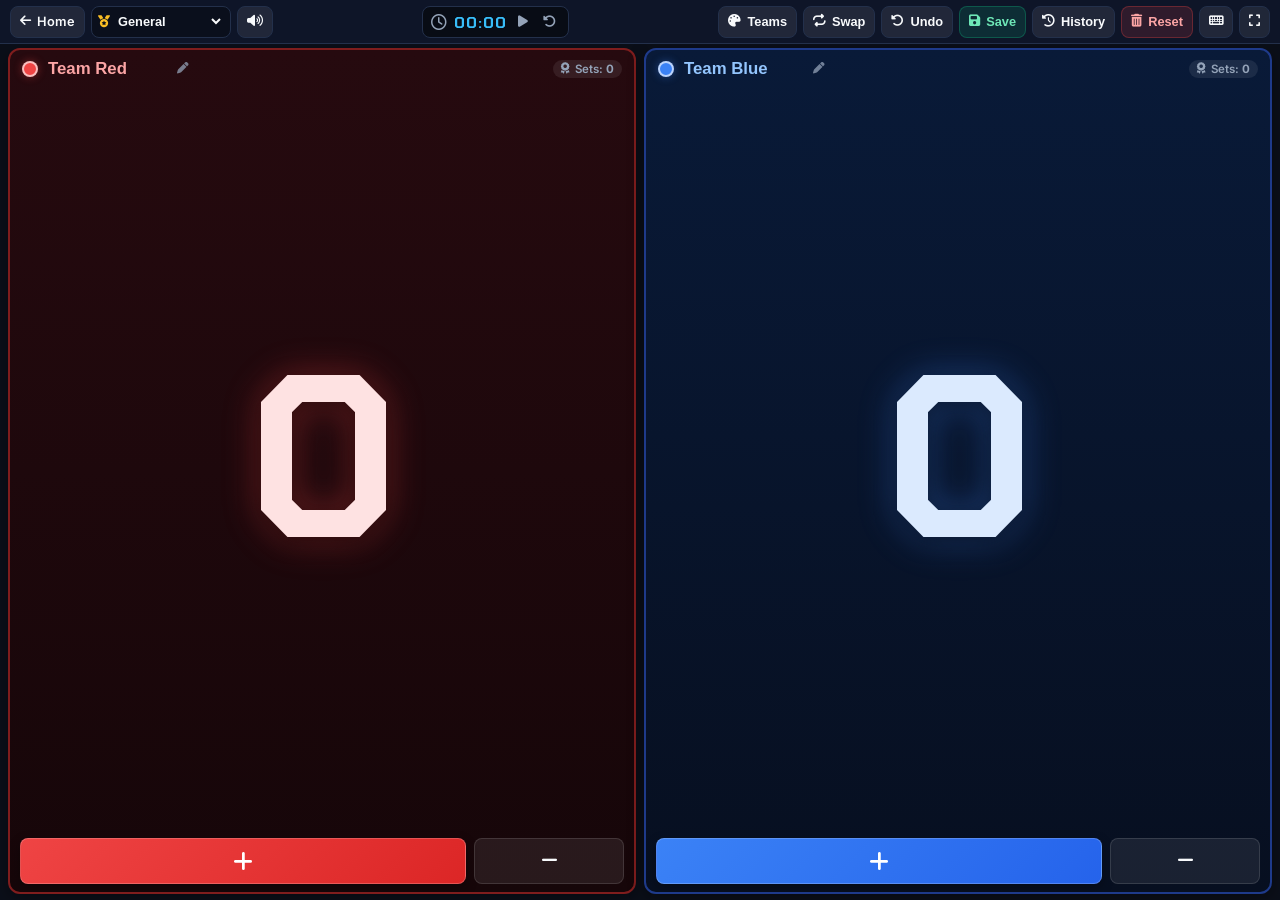
==== commit 8acbbc75: "enhance layout" ====
--- a/score/index.html
+++ b/score/index.html
@@ -69,6 +69,8 @@
             height: 100dvh;
             max-height: 100vh;
             max-height: 100dvh;
+            width: 100vw;
+            width: 100dvw;
             margin: 0;
             padding: 0;
             overflow: hidden !important;
@@ -79,17 +81,18 @@
             -webkit-user-select: none;
             display: flex;
             flex-direction: column;
-            padding-left: max(0px, env(safe-area-inset-left));
-            padding-right: max(0px, env(safe-area-inset-right));
         }
 
         /* ============================================================
            Unified Mobile App Top HUD
            ============================================================ */
         .app-hud {
-            height: 44px;
-            padding: 0 10px;
-            background: rgba(15, 23, 42, 0.92);
+            min-height: calc(44px + env(safe-area-inset-top, 0px));
+            padding-top: env(safe-area-inset-top, 0px);
+            padding-left: max(10px, env(safe-area-inset-left, 0px));
+            padding-right: max(10px, env(safe-area-inset-right, 0px));
+            padding-bottom: 0;
+            background: rgba(15, 23, 42, 0.94);
             backdrop-filter: blur(12px);
             -webkit-backdrop-filter: blur(12px);
             border-bottom: 1px solid var(--bg-card-border);
@@ -100,12 +103,19 @@
             flex-shrink: 0;
             z-index: 50;
             box-sizing: border-box;
+            overflow-x: auto;
+            scrollbar-width: none;
+        }
+
+        .app-hud::-webkit-scrollbar {
+            display: none;
         }
 
         .hud-group {
             display: flex;
             align-items: center;
             gap: 6px;
+            flex-shrink: 0;
         }
 
         .hud-btn {
@@ -126,6 +136,7 @@
             white-space: nowrap;
             touch-action: manipulation;
             text-decoration: none;
+            flex-shrink: 0;
         }
 
         .hud-btn:hover {
@@ -172,11 +183,14 @@
             border-radius: var(--radius-sm);
             padding: 0 6px;
             height: 32px;
+            max-width: 140px;
+            flex-shrink: 0;
         }
 
         .hud-select-icon {
             font-size: 0.75rem;
             color: #fbbf24;
+            flex-shrink: 0;
         }
 
         .hud-select {
@@ -188,6 +202,10 @@
             outline: none;
             cursor: pointer;
             padding-right: 2px;
+            max-width: 110px;
+            text-overflow: ellipsis;
+            overflow: hidden;
+            white-space: nowrap;
         }
 
         .hud-select option {
@@ -205,6 +223,7 @@
             padding: 2px 8px;
             border-radius: var(--radius-sm);
             height: 32px;
+            flex-shrink: 0;
         }
 
         .hud-timer span {
@@ -239,9 +258,9 @@
            Main Scoreboard Grid
            ============================================================ */
         main {
-            flex: 1;
+            flex: 1 1 0%;
+            min-height: 0;
             width: 100%;
-            height: calc(100% - 44px);
             padding: 6px 8px;
             margin: 0;
             display: flex;
@@ -251,7 +270,7 @@
         }
 
         .scoreboard-grid {
-            flex: 1;
+            flex: 1 1 0%;
             height: 100%;
             display: grid;
             grid-template-columns: 1fr 1fr;
@@ -275,31 +294,56 @@
             box-shadow: 0 4px 16px rgba(0, 0, 0, 0.35);
             transition: all 0.25s ease;
             position: relative;
-        }
-
-        /* Team Red Theme */
+            box-sizing: border-box;
+        }
+
+        /* Dynamic Themed Team Card */
+        .team-card {
+            min-height: 0;
+            height: 100%;
+            padding: 6px 10px 8px 10px;
+            border-radius: var(--radius-md);
+            display: flex;
+            flex-direction: column;
+            justify-content: space-between;
+            align-items: center;
+            overflow: hidden;
+            box-shadow: 0 4px 16px rgba(0, 0, 0, 0.35);
+            transition: all 0.25s ease;
+            position: relative;
+            box-sizing: border-box;
+            background: linear-gradient(180deg, var(--card-bg1, #260a0f) 0%, var(--card-bg2, #160609) 100%);
+            border: 2px solid var(--card-border, #7f1d1d);
+        }
+
+        .team-card:hover {
+            border-color: var(--card-primary, #ef4444);
+            box-shadow: 0 8px 24px var(--card-glow, rgba(239, 68, 68, 0.4));
+        }
+
         .team-card.team-a {
-            background: linear-gradient(180deg, #260a0f 0%, #160609 100%);
-            border: 2px solid var(--red-border);
-        }
-
-        .team-card.team-a:hover {
-            border-color: var(--red-primary);
-            box-shadow: 0 8px 24px var(--red-glow);
-        }
-
-        /* Team Blue Theme */
+            --card-primary: #ef4444;
+            --card-hover: #dc2626;
+            --card-border: #7f1d1d;
+            --card-bg1: #260a0f;
+            --card-bg2: #160609;
+            --card-glow: rgba(239, 68, 68, 0.4);
+            --card-text: #fca5a5;
+            --card-light: #fee2e2;
+        }
+
         .team-card.team-b {
-            background: linear-gradient(180deg, #091a38 0%, #070f20 100%);
-            border: 2px solid var(--blue-border);
-        }
-
-        .team-card.team-b:hover {
-            border-color: var(--blue-primary);
-            box-shadow: 0 8px 24px var(--blue-glow);
-        }
-
-        /* Team Header: Inline Editable Name + Sets Badge */
+            --card-primary: #3b82f6;
+            --card-hover: #2563eb;
+            --card-border: #1e3a8a;
+            --card-bg1: #091a38;
+            --card-bg2: #070f20;
+            --card-glow: rgba(59, 130, 246, 0.4);
+            --card-text: #93c5fd;
+            --card-light: #dbeafe;
+        }
+
+        /* Team Header: Inline Editable Name + Color Badge + Sets Badge */
         .team-header {
             width: 100%;
             display: flex;
@@ -308,26 +352,51 @@
             align-items: center;
             gap: 6px;
             padding: 0 2px;
+            flex-shrink: 0;
         }
 
         .team-name-wrapper {
             flex: 1;
             display: flex;
-            justify-content: flex-start;
+            align-items: center;
+            gap: 5px;
             min-width: 0;
+        }
+
+        .team-color-badge {
+            width: 16px;
+            height: 16px;
+            border-radius: 50%;
+            border: 2px solid rgba(255, 255, 255, 0.65);
+            cursor: pointer;
+            flex-shrink: 0;
+            background-color: var(--card-primary, #ef4444);
+            box-shadow: 0 0 8px var(--card-glow, rgba(239, 68, 68, 0.5));
+            transition: transform 0.15s ease, box-shadow 0.15s ease;
+            padding: 0;
+            outline: none;
+        }
+
+        .team-color-badge:hover {
+            transform: scale(1.2);
+            border-color: #fff;
+        }
+
+        .team-color-badge:active {
+            transform: scale(0.92);
         }
 
         .team-name-input {
             background: transparent;
             border: 1px dashed transparent;
-            color: #fff;
+            color: var(--card-text, #fff);
             font-size: 1.05rem;
             font-weight: 700;
             text-align: left;
             padding: 2px 4px;
             border-radius: var(--radius-sm);
             width: 100%;
-            max-width: 140px;
+            max-width: 125px;
             outline: none;
             transition: all 0.2s;
             overflow: hidden;
@@ -335,18 +404,37 @@
             white-space: nowrap;
         }
 
-        .team-card.team-a .team-name-input { color: #fca5a5; }
-        .team-card.team-b .team-name-input { color: #93c5fd; }
-
         .team-name-input:hover {
             background: rgba(255, 255, 255, 0.08);
-            border-color: rgba(255, 255, 255, 0.2);
+            border-color: rgba(255, 255, 255, 0.25);
         }
 
         .team-name-input:focus {
             background: rgba(0, 0, 0, 0.6);
             border: 1px solid #fff;
             color: #fff;
+        }
+
+        .team-edit-btn {
+            background: transparent;
+            border: none;
+            color: var(--text-muted);
+            cursor: pointer;
+            padding: 2px 4px;
+            font-size: 0.72rem;
+            display: inline-flex;
+            align-items: center;
+            justify-content: center;
+            border-radius: 4px;
+            transition: all 0.15s ease;
+            flex-shrink: 0;
+            opacity: 0.75;
+        }
+
+        .team-edit-btn:hover {
+            color: #fff;
+            background: rgba(255, 255, 255, 0.12);
+            opacity: 1;
         }
 
         .sets-badge {
@@ -372,7 +460,8 @@
 
         /* Massive Touch-Optimized Score Display */
         .score-display-wrapper {
-            flex: 1;
+            flex: 1 1 0%;
+            min-height: 0;
             display: flex;
             align-items: center;
             justify-content: center;
@@ -381,6 +470,7 @@
             padding: 0;
             margin: 0;
             touch-action: manipulation;
+            overflow: hidden;
         }
 
         .score-number {
@@ -392,16 +482,12 @@
             transition: transform 0.15s cubic-bezier(0.175, 0.885, 0.32, 1.275);
             text-shadow: 0 4px 20px rgba(0, 0, 0, 0.5);
             user-select: none;
-        }
-
-        .team-card.team-a .score-number {
-            color: #fee2e2;
-            filter: drop-shadow(0 0 16px var(--red-glow));
-        }
-
-        .team-card.team-b .score-number {
-            color: #dbeafe;
-            filter: drop-shadow(0 0 16px var(--blue-glow));
+            -webkit-user-select: none;
+        }
+
+        .team-card .score-number {
+            color: var(--card-light, #fff);
+            filter: drop-shadow(0 0 16px var(--card-glow, rgba(239, 68, 68, 0.4)));
         }
 
         .score-display-wrapper:active .score-number {
@@ -415,6 +501,7 @@
             width: 100%;
             margin-top: 4px;
             touch-action: manipulation;
+            flex-shrink: 0;
         }
 
         .btn-score {
@@ -430,6 +517,8 @@
             position: relative;
             overflow: hidden;
             touch-action: manipulation;
+            user-select: none;
+            -webkit-user-select: none;
         }
 
         .btn-score:active {
@@ -438,33 +527,25 @@
 
         .btn-plus {
             flex: 3;
-            height: 46px;
-            font-size: 1.5rem;
+            height: 48px;
+            font-size: 1.4rem;
             color: #fff;
             box-shadow: 0 4px 12px rgba(0, 0, 0, 0.3);
         }
 
-        .team-card.team-a .btn-plus {
-            background: linear-gradient(135deg, #ef4444 0%, #dc2626 100%);
+        .team-card .btn-plus {
+            background: linear-gradient(135deg, var(--card-primary, #ef4444) 0%, var(--card-hover, #dc2626) 100%);
             border: 1px solid rgba(255, 255, 255, 0.2);
         }
-        .team-card.team-a .btn-plus:hover {
-            background: linear-gradient(135deg, #f87171 0%, #ef4444 100%);
-            box-shadow: 0 6px 18px var(--red-glow);
-        }
-
-        .team-card.team-b .btn-plus {
-            background: linear-gradient(135deg, #3b82f6 0%, #2563eb 100%);
-            border: 1px solid rgba(255, 255, 255, 0.2);
-        }
-        .team-card.team-b .btn-plus:hover {
-            background: linear-gradient(135deg, #60a5fa 0%, #3b82f6 100%);
-            box-shadow: 0 6px 18px var(--blue-glow);
+        .team-card .btn-plus:hover {
+            box-shadow: 0 6px 18px var(--card-glow, rgba(239, 68, 68, 0.4));
+            filter: brightness(1.08);
         }
 
         .btn-minus {
             flex: 1;
-            height: 46px;
+            min-width: 40px;
+            height: 48px;
             font-size: 1.15rem;
             background: rgba(255, 255, 255, 0.08);
             border: 1px solid rgba(255, 255, 255, 0.12);
@@ -481,18 +562,20 @@
            ============================================================ */
         .bottom-bar {
             display: none;
-            height: 48px;
+            min-height: calc(52px + env(safe-area-inset-bottom, 0px));
             background: rgba(15, 23, 42, 0.95);
             backdrop-filter: blur(12px);
             -webkit-backdrop-filter: blur(12px);
             border-top: 1px solid var(--bg-card-border);
-            padding: 0 6px;
+            padding-top: 5px;
+            padding-bottom: max(6px, env(safe-area-inset-bottom, 0px));
+            padding-left: max(8px, env(safe-area-inset-left, 0px));
+            padding-right: max(8px, env(safe-area-inset-right, 0px));
             align-items: center;
             justify-content: space-around;
             gap: 4px;
             flex-shrink: 0;
             z-index: 50;
-            padding-bottom: max(0px, env(safe-area-inset-bottom));
             box-sizing: border-box;
         }
 
@@ -504,19 +587,29 @@
             flex-direction: column;
             align-items: center;
             justify-content: center;
-            gap: 2px;
-            font-size: 0.7rem;
+            gap: 3px;
+            font-size: 0.72rem;
             font-weight: 600;
-            padding: 4px 6px;
+            padding: 3px 4px;
+            height: 42px;
             cursor: pointer;
             border-radius: var(--radius-sm);
             transition: all 0.15s ease;
             flex: 1;
+            min-width: 0;
             touch-action: manipulation;
         }
 
         .bottom-btn i {
-            font-size: 0.95rem;
+            font-size: 1rem;
+            line-height: 1;
+        }
+
+        .bottom-btn span {
+            line-height: 1.1;
+            white-space: nowrap;
+            overflow: hidden;
+            text-overflow: ellipsis;
         }
 
         .bottom-btn:hover, .bottom-btn:active {
@@ -538,14 +631,16 @@
                 display: none !important;
             }
             main {
-                height: calc(100% - 44px - 48px);
-                padding-bottom: 4px;
+                padding-top: 6px;
+                padding-bottom: 6px;
+                padding-left: max(8px, env(safe-area-inset-left, 0px));
+                padding-right: max(8px, env(safe-area-inset-right, 0px));
             }
             .score-number {
-                font-size: clamp(4.5rem, 20vw, 9rem);
+                font-size: clamp(4rem, 19vw, 8.5rem);
             }
             .btn-plus, .btn-minus {
-                height: 52px;
+                height: clamp(44px, 6.5vh, 50px);
             }
         }
 
@@ -557,28 +652,192 @@
                 display: flex !important;
             }
             main {
-                height: calc(100% - 44px);
-                padding-bottom: max(6px, env(safe-area-inset-bottom));
+                padding-top: 4px;
+                padding-bottom: max(6px, env(safe-area-inset-bottom, 0px));
+                padding-left: max(8px, env(safe-area-inset-left, 0px));
+                padding-right: max(8px, env(safe-area-inset-right, 0px));
             }
             .score-number {
-                font-size: min(34vh, 20vw);
-            }
-        }
-
-        @media (max-width: 720px) {
+                font-size: min(32vh, 18vw);
+            }
+            .btn-plus, .btn-minus {
+                height: clamp(38px, 10vh, 46px);
+            }
+        }
+
+        /* Compact screens, tablets, or mobile landscape */
+        @media (max-width: 920px), (max-height: 520px) {
             .hud-btn-label {
                 display: none !important;
             }
             .hud-btn {
                 padding: 0 7px;
-            }
-            .team-name-input {
-                max-width: 105px;
-                font-size: 0.95rem;
+                height: 30px;
+                min-width: 30px;
+                gap: 0;
+            }
+            .hud-group {
+                gap: 4px;
+            }
+            .hud-select-wrapper {
+                height: 30px;
+                padding: 0 4px;
+                max-width: 120px;
+            }
+            .hud-select {
+                font-size: 0.75rem;
+                max-width: 95px;
+            }
+            .hud-timer {
+                height: 30px;
+                padding: 2px 6px;
+                gap: 4px;
             }
             .hud-timer span {
                 font-size: 0.95rem;
                 min-width: 44px;
+            }
+            .hud-timer-btn {
+                font-size: 0.75rem;
+                padding: 2px 3px;
+            }
+            .team-name-input {
+                max-width: 100px;
+                font-size: 0.92rem;
+            }
+        }
+
+        /* Specifically for mobile phones in landscape mode (e.g. iPhone 15 Pro height 393px) */
+        @media (orientation: landscape) and (max-height: 500px) {
+            .app-hud {
+                min-height: calc(38px + env(safe-area-inset-top, 0px));
+                height: calc(38px + env(safe-area-inset-top, 0px));
+            }
+            .hud-btn {
+                height: 28px;
+                min-width: 28px;
+                font-size: 0.78rem;
+                padding: 0 6px;
+            }
+            .hud-select-wrapper {
+                height: 28px;
+            }
+            .hud-timer {
+                height: 28px;
+            }
+            .hud-timer span {
+                font-size: 0.88rem;
+                min-width: 40px;
+            }
+            .team-card {
+                padding: 4px 8px 6px 8px;
+            }
+            .team-name-input {
+                font-size: 0.88rem;
+                max-width: 120px;
+                padding: 1px 3px;
+            }
+            .sets-badge {
+                font-size: 0.68rem;
+                padding: 2px 6px;
+            }
+            .score-number {
+                font-size: min(28vh, 16vw);
+            }
+            .score-controls {
+                margin-top: 3px;
+                gap: 6px;
+            }
+            .btn-plus, .btn-minus {
+                height: 36px;
+            }
+            .btn-plus {
+                font-size: 1.25rem;
+            }
+            .btn-minus {
+                font-size: 1rem;
+            }
+            .modal-overlay {
+                padding: 8px;
+            }
+            .modal-box {
+                padding: 12px 16px;
+                gap: 8px;
+                max-height: 94vh;
+                overflow-y: auto;
+            }
+            .modal-team-box {
+                max-height: 94vh;
+                padding: 10px 14px;
+                gap: 8px;
+            }
+            .team-tab-btn {
+                padding: 5px 8px;
+                font-size: 0.82rem;
+            }
+            .modal-input {
+                padding: 6px 8px;
+                font-size: 0.9rem;
+            }
+            .color-swatch-grid {
+                grid-template-columns: repeat(9, 1fr);
+                gap: 5px;
+            }
+            .color-swatch-btn {
+                height: 28px;
+            }
+            .name-presets {
+                display: none;
+            }
+            .team-preview-box {
+                padding: 4px 8px;
+            }
+            .history-list {
+                max-height: 45vh;
+            }
+        }
+
+        /* Narrow mobile screens in portrait (e.g. iPhone 15 Pro 393px width or smaller) */
+        @media (max-width: 420px) and (orientation: portrait) {
+            .team-card {
+                padding: 6px 6px 8px 6px;
+            }
+            .team-header {
+                gap: 4px;
+            }
+            .team-name-wrapper {
+                gap: 3px;
+            }
+            .team-color-badge {
+                width: 14px;
+                height: 14px;
+            }
+            .team-name-input {
+                font-size: 0.86rem;
+                max-width: 72px;
+                padding: 1px 2px;
+            }
+            .team-edit-btn {
+                padding: 1px;
+                font-size: 0.65rem;
+            }
+            .sets-badge {
+                font-size: 0.68rem;
+                padding: 2px 5px;
+                gap: 3px;
+            }
+            .score-controls {
+                gap: 5px;
+            }
+            .btn-minus {
+                min-width: 36px;
+            }
+            .bottom-btn {
+                font-size: 0.68rem;
+                padding: 3px 2px;
+            }
+            .bottom-btn i {
+                font-size: 0.92rem;
             }
         }
 
@@ -598,7 +857,8 @@
             align-items: center;
             justify-content: center;
             z-index: 200;
-            padding: 14px;
+            padding: max(14px, env(safe-area-inset-top, 0px)) max(14px, env(safe-area-inset-right, 0px)) max(14px, env(safe-area-inset-bottom, 0px)) max(14px, env(safe-area-inset-left, 0px));
+            box-sizing: border-box;
         }
 
         .modal-overlay.active {
@@ -679,6 +939,234 @@
             background: #dc2626;
         }
 
+        /* ============================================================
+           Team Customization Modal (Rename & Colors)
+           ============================================================ */
+        .modal-team-box {
+            max-width: 440px;
+            max-height: 88vh;
+            overflow-y: auto;
+            gap: 12px;
+        }
+
+        .team-tabs {
+            display: grid;
+            grid-template-columns: 1fr 1fr;
+            gap: 8px;
+            background: rgba(0, 0, 0, 0.4);
+            padding: 4px;
+            border-radius: var(--radius-sm);
+            border: 1px solid var(--bg-card-border);
+        }
+
+        .team-tab-btn {
+            background: transparent;
+            border: none;
+            color: var(--text-muted);
+            padding: 8px 10px;
+            border-radius: 6px;
+            font-size: 0.88rem;
+            font-weight: 600;
+            display: inline-flex;
+            align-items: center;
+            justify-content: center;
+            gap: 8px;
+            cursor: pointer;
+            transition: all 0.2s;
+            overflow: hidden;
+            text-overflow: ellipsis;
+            white-space: nowrap;
+        }
+
+        .team-tab-btn.active {
+            background: rgba(255, 255, 255, 0.12);
+            color: #fff;
+            box-shadow: 0 2px 8px rgba(0, 0, 0, 0.3);
+        }
+
+        .tab-color-dot {
+            width: 10px;
+            height: 10px;
+            border-radius: 50%;
+            flex-shrink: 0;
+        }
+
+        .form-group {
+            display: flex;
+            flex-direction: column;
+            gap: 6px;
+        }
+
+        .form-label {
+            font-size: 0.78rem;
+            font-weight: 600;
+            color: var(--text-muted);
+            text-transform: uppercase;
+            letter-spacing: 0.5px;
+        }
+
+        .modal-input {
+            width: 100%;
+            background: rgba(0, 0, 0, 0.45);
+            border: 1px solid var(--bg-card-border);
+            border-radius: var(--radius-sm);
+            padding: 9px 12px;
+            color: #fff;
+            font-size: 0.98rem;
+            font-weight: 600;
+            outline: none;
+            box-sizing: border-box;
+            transition: border-color 0.2s, box-shadow 0.2s;
+        }
+
+        .modal-input:focus {
+            border-color: #38bdf8;
+            box-shadow: 0 0 0 2px rgba(56, 189, 248, 0.2);
+        }
+
+        .name-presets {
+            display: flex;
+            flex-wrap: wrap;
+            gap: 5px;
+            margin-top: 2px;
+        }
+
+        .preset-tag {
+            background: rgba(255, 255, 255, 0.06);
+            border: 1px solid var(--bg-card-border);
+            color: var(--text-muted);
+            font-size: 0.74rem;
+            padding: 3px 8px;
+            border-radius: 4px;
+            cursor: pointer;
+            transition: all 0.15s;
+        }
+
+        .preset-tag:hover {
+            color: #fff;
+            background: rgba(255, 255, 255, 0.15);
+            border-color: rgba(255, 255, 255, 0.25);
+        }
+
+        .color-swatch-grid {
+            display: grid;
+            grid-template-columns: repeat(5, 1fr);
+            gap: 8px;
+        }
+
+        .color-swatch-btn {
+            height: 38px;
+            border-radius: 8px;
+            border: 2px solid transparent;
+            cursor: pointer;
+            display: flex;
+            align-items: center;
+            justify-content: center;
+            color: #fff;
+            font-size: 0.95rem;
+            transition: all 0.15s ease;
+            box-shadow: 0 2px 6px rgba(0, 0, 0, 0.3);
+            position: relative;
+        }
+
+        .color-swatch-btn:hover {
+            transform: scale(1.08);
+            border-color: rgba(255, 255, 255, 0.5);
+        }
+
+        .color-swatch-btn.selected {
+            border-color: #fff;
+            box-shadow: 0 0 12px rgba(255, 255, 255, 0.6);
+            transform: scale(1.06);
+        }
+
+        .custom-color-row {
+            display: flex;
+            align-items: center;
+            justify-content: space-between;
+            margin-top: 4px;
+            background: rgba(0, 0, 0, 0.25);
+            padding: 6px 10px;
+            border-radius: var(--radius-sm);
+            border: 1px solid var(--bg-card-border);
+        }
+
+        .custom-color-label {
+            display: inline-flex;
+            align-items: center;
+            gap: 6px;
+            font-size: 0.8rem;
+            color: var(--text-muted);
+            cursor: pointer;
+        }
+
+        .custom-color-picker-wrap {
+            display: flex;
+            align-items: center;
+            gap: 8px;
+        }
+
+        .custom-color-input {
+            width: 32px;
+            height: 28px;
+            padding: 0;
+            border: 1px solid var(--bg-card-border);
+            border-radius: 4px;
+            background: transparent;
+            cursor: pointer;
+        }
+
+        .custom-color-hex {
+            font-family: monospace;
+            font-size: 0.82rem;
+            color: var(--text-muted);
+        }
+
+        .team-preview-box {
+            display: flex;
+            align-items: center;
+            gap: 10px;
+            background: rgba(0, 0, 0, 0.3);
+            border: 1px solid var(--bg-card-border);
+            padding: 8px 12px;
+            border-radius: var(--radius-sm);
+        }
+
+        .preview-label {
+            font-size: 0.75rem;
+            color: var(--text-muted);
+            text-transform: uppercase;
+            font-weight: 600;
+        }
+
+        .preview-card-mini {
+            flex: 1;
+            display: flex;
+            align-items: center;
+            justify-content: space-between;
+            padding: 6px 12px;
+            border-radius: 6px;
+            transition: all 0.2s;
+            border: 1px solid transparent;
+        }
+
+        .preview-dot {
+            width: 10px;
+            height: 10px;
+            border-radius: 50%;
+        }
+
+        .preview-name {
+            font-weight: 700;
+            font-size: 0.95rem;
+        }
+
+        .preview-score {
+            font-family: 'Chakra Petch', monospace;
+            font-weight: 800;
+            font-size: 1.15rem;
+        }
+
         /* History List Inside Modal */
         .history-header {
             display: flex;
@@ -850,8 +1338,8 @@
         /* Toast Notifications */
         .toast-container {
             position: fixed;
-            bottom: 60px;
-            right: 14px;
+            bottom: calc(64px + env(safe-area-inset-bottom, 0px));
+            right: max(14px, env(safe-area-inset-right, 0px));
             z-index: 1000;
             display: flex;
             flex-direction: column;
@@ -921,6 +1409,10 @@
         <div class="hud-group hud-right">
             <!-- Action buttons visible in Landscape -->
             <div class="hud-group hud-actions-desktop">
+                <button id="btn-teams-modal" class="hud-btn" title="Rename Teams & Change Colors (T)">
+                    <i class="fas fa-palette"></i>
+                    <span class="hud-btn-label">Teams</span>
+                </button>
                 <button id="btn-swap-sides" class="hud-btn" title="Swap Sides (S)">
                     <i class="fas fa-repeat"></i>
                     <span class="hud-btn-label">Swap</span>
@@ -956,11 +1448,13 @@
     <main>
         <div class="scoreboard-grid" id="scoreboard-grid">
             
-            <!-- Side A: RED -->
+            <!-- Side A -->
             <section class="team-card team-a" id="card-team-a">
                 <div class="team-header">
                     <div class="team-name-wrapper">
+                        <button class="team-color-badge" id="btn-team-color-a" title="Change Team Color & Name" aria-label="Change Team A Color"></button>
                         <input type="text" id="name-team-a" class="team-name-input" value="Team Red" maxlength="20" title="Click to rename team A">
+                        <button class="team-edit-btn" id="btn-edit-team-a" title="Edit Team Name & Color" aria-label="Edit Team A"><i class="fas fa-pen"></i></button>
                     </div>
                     <div class="sets-badge" id="sets-team-a" title="Sets / Games Won (Click +1, Right-click -1)">
                         <i class="fas fa-award"></i>
@@ -984,11 +1478,13 @@
                 </div>
             </section>
 
-            <!-- Side B: BLUE -->
+            <!-- Side B -->
             <section class="team-card team-b" id="card-team-b">
                 <div class="team-header">
                     <div class="team-name-wrapper">
+                        <button class="team-color-badge" id="btn-team-color-b" title="Change Team Color & Name" aria-label="Change Team B Color"></button>
                         <input type="text" id="name-team-b" class="team-name-input" value="Team Blue" maxlength="20" title="Click to rename team B">
+                        <button class="team-edit-btn" id="btn-edit-team-b" title="Edit Team Name & Color" aria-label="Edit Team B"><i class="fas fa-pen"></i></button>
                     </div>
                     <div class="sets-badge" id="sets-team-b" title="Sets / Games Won (Click +1, Right-click -1)">
                         <i class="fas fa-award"></i>
@@ -1109,6 +1605,7 @@
                     <div class="shortcut-item"><span>Undo Point:</span> <kbd>U</kbd></div>
                     <div class="shortcut-item"><span>Swap Sides:</span> <kbd>S</kbd></div>
                     <div class="shortcut-item"><span>Reset Match:</span> <kbd>R</kbd></div>
+                    <div class="shortcut-item"><span>Rename & Colors:</span> <kbd>T</kbd></div>
                 </div>
             </div>
             <div class="modal-actions">
@@ -1117,6 +1614,79 @@
         </div>
     </div>
 
+    <!-- Modal: Team Customization (Rename & Change Color) -->
+    <div class="modal-overlay" id="team-modal">
+        <div class="modal-box modal-team-box">
+            <div class="modal-title">
+                <i class="fas fa-palette" style="color: #38bdf8;"></i>
+                <span>Customize Teams</span>
+            </div>
+
+            <!-- Team Tabs (Team A vs Team B) -->
+            <div class="team-tabs">
+                <button type="button" class="team-tab-btn active" id="tab-btn-team-a">
+                    <span class="tab-color-dot" id="tab-dot-a" style="background-color: #ef4444;"></span>
+                    <span id="tab-name-a">Team Red</span>
+                </button>
+                <button type="button" class="team-tab-btn" id="tab-btn-team-b">
+                    <span class="tab-color-dot" id="tab-dot-b" style="background-color: #3b82f6;"></span>
+                    <span id="tab-name-b">Team Blue</span>
+                </button>
+            </div>
+
+            <div class="modal-body" style="display: flex; flex-direction: column; gap: 12px;">
+                <!-- Team Name Input Group -->
+                <div class="form-group">
+                    <label class="form-label" for="modal-team-name">Team / Player Name</label>
+                    <input type="text" id="modal-team-name" class="modal-input" maxlength="20" placeholder="Enter team name...">
+                    <!-- Quick Name Suggestions -->
+                    <div class="name-presets" id="name-presets">
+                        <button type="button" class="preset-tag" data-name="Team 1">Team 1</button>
+                        <button type="button" class="preset-tag" data-name="Team 2">Team 2</button>
+                        <button type="button" class="preset-tag" data-name="Player 1">Player 1</button>
+                        <button type="button" class="preset-tag" data-name="Player 2">Player 2</button>
+                        <button type="button" class="preset-tag" data-name="Home">Home</button>
+                        <button type="button" class="preset-tag" data-name="Away">Away</button>
+                        <button type="button" class="preset-tag" data-name="Red">Red</button>
+                        <button type="button" class="preset-tag" data-name="Blue">Blue</button>
+                    </div>
+                </div>
+
+                <!-- Team Color Picker Group -->
+                <div class="form-group">
+                    <label class="form-label">Team Color Theme</label>
+                    <div class="color-swatch-grid" id="color-swatch-grid"></div>
+                    <div class="custom-color-row">
+                        <label for="custom-color-picker" class="custom-color-label">
+                            <i class="fas fa-eye-dropper"></i>
+                            <span>Custom Color:</span>
+                        </label>
+                        <div class="custom-color-picker-wrap">
+                            <input type="color" id="custom-color-picker" class="custom-color-input" value="#ef4444">
+                            <span id="custom-color-hex" class="custom-color-hex">#ef4444</span>
+                        </div>
+                    </div>
+                </div>
+
+                <!-- Live Preview Pill -->
+                <div class="team-preview-box" id="team-preview-box">
+                    <span class="preview-label">Preview:</span>
+                    <div class="preview-card-mini" id="preview-card-mini">
+                        <div style="display: flex; align-items: center; gap: 8px;">
+                            <span class="preview-dot" id="preview-dot" style="background-color: #ef4444;"></span>
+                            <span class="preview-name" id="preview-name">Team Red</span>
+                        </div>
+                        <span class="preview-score" id="preview-score">0</span>
+                    </div>
+                </div>
+            </div>
+
+            <div class="modal-actions">
+                <button class="modal-btn" id="team-modal-close" style="background: #3b82f6; color: #fff; border-color: #2563eb;">Done</button>
+            </div>
+        </div>
+    </div>
+
     <!-- Toast Notifications Container -->
     <div class="toast-container" id="toast-container"></div>
 
@@ -1135,6 +1705,8 @@
                 scoreB: 0,
                 nameA: 'Team Red',
                 nameB: 'Team Blue',
+                colorA: 'red',
+                colorB: 'blue',
                 setsA: 0,
                 setsB: 0,
                 sport: 'general',
@@ -1142,6 +1714,162 @@
                 swapped: false
             };
 
+            // Preset Team Colors
+            const TEAM_COLORS = {
+                red: {
+                    name: 'Red',
+                    primary: '#ef4444',
+                    hover: '#dc2626',
+                    border: '#7f1d1d',
+                    bg1: '#260a0f',
+                    bg2: '#160609',
+                    glow: 'rgba(239, 68, 68, 0.4)',
+                    text: '#fca5a5',
+                    light: '#fee2e2'
+                },
+                blue: {
+                    name: 'Blue',
+                    primary: '#3b82f6',
+                    hover: '#2563eb',
+                    border: '#1e3a8a',
+                    bg1: '#091a38',
+                    bg2: '#070f20',
+                    glow: 'rgba(59, 130, 246, 0.4)',
+                    text: '#93c5fd',
+                    light: '#dbeafe'
+                },
+                green: {
+                    name: 'Green',
+                    primary: '#10b981',
+                    hover: '#059669',
+                    border: '#064e3b',
+                    bg1: '#052219',
+                    bg2: '#02130e',
+                    glow: 'rgba(16, 185, 129, 0.4)',
+                    text: '#6ee7b7',
+                    light: '#d1fae5'
+                },
+                yellow: {
+                    name: 'Gold',
+                    primary: '#f59e0b',
+                    hover: '#d97706',
+                    border: '#78350f',
+                    bg1: '#2b1b06',
+                    bg2: '#180e03',
+                    glow: 'rgba(245, 158, 11, 0.4)',
+                    text: '#fcd34d',
+                    light: '#fef3c7'
+                },
+                purple: {
+                    name: 'Purple',
+                    primary: '#a855f7',
+                    hover: '#9333ea',
+                    border: '#581c87',
+                    bg1: '#230b38',
+                    bg2: '#140622',
+                    glow: 'rgba(168, 85, 247, 0.4)',
+                    text: '#d8b4fe',
+                    light: '#f3e8ff'
+                },
+                orange: {
+                    name: 'Orange',
+                    primary: '#f97316',
+                    hover: '#ea580c',
+                    border: '#7c2d12',
+                    bg1: '#2c1207',
+                    bg2: '#190a03',
+                    glow: 'rgba(249, 115, 22, 0.4)',
+                    text: '#fdba74',
+                    light: '#ffedd5'
+                },
+                cyan: {
+                    name: 'Cyan',
+                    primary: '#06b6d4',
+                    hover: '#0891b2',
+                    border: '#164e63',
+                    bg1: '#05232a',
+                    bg2: '#031419',
+                    glow: 'rgba(6, 182, 212, 0.4)',
+                    text: '#67e8f9',
+                    light: '#cffafe'
+                },
+                pink: {
+                    name: 'Pink',
+                    primary: '#ec4899',
+                    hover: '#db2777',
+                    border: '#831843',
+                    bg1: '#2b0c1c',
+                    bg2: '#18060f',
+                    glow: 'rgba(236, 72, 153, 0.4)',
+                    text: '#f472b6',
+                    light: '#fce7f3'
+                },
+                slate: {
+                    name: 'Slate',
+                    primary: '#64748b',
+                    hover: '#475569',
+                    border: '#334155',
+                    bg1: '#171e28',
+                    bg2: '#0d131b',
+                    glow: 'rgba(100, 116, 139, 0.4)',
+                    text: '#cbd5e1',
+                    light: '#f1f5f9'
+                }
+            };
+
+            // Dynamic Palette Generator for Custom Hex Colors
+            function generateThemeFromHex(hex) {
+                if (!hex || !hex.startsWith('#')) hex = '#ef4444';
+                let cleanHex = hex.replace('#', '');
+                if (cleanHex.length === 3) {
+                    cleanHex = cleanHex.split('').map(c => c + c).join('');
+                }
+                const num = parseInt(cleanHex, 16) || 0;
+                const r = (num >> 16) & 255;
+                const g = (num >> 8) & 255;
+                const b = num & 255;
+
+                const clamp = val => Math.max(0, Math.min(255, Math.round(val)));
+                const toHex = (cr, cg, cb) => '#' + [cr, cg, cb].map(x => x.toString(16).padStart(2, '0')).join('');
+
+                return {
+                    name: 'Custom',
+                    primary: '#' + cleanHex,
+                    hover: toHex(clamp(r * 0.85), clamp(g * 0.85), clamp(b * 0.85)),
+                    border: toHex(clamp(r * 0.55), clamp(g * 0.55), clamp(b * 0.55)),
+                    bg1: `rgb(${clamp(r * 0.16)}, ${clamp(g * 0.16)}, ${clamp(b * 0.16)})`,
+                    bg2: `rgb(${clamp(r * 0.08)}, ${clamp(g * 0.08)}, ${clamp(b * 0.08)})`,
+                    glow: `rgba(${r}, ${g}, ${b}, 0.4)`,
+                    text: toHex(clamp(r * 0.6 + 255 * 0.4), clamp(g * 0.6 + 255 * 0.4), clamp(b * 0.6 + 255 * 0.4)),
+                    light: toHex(clamp(r * 0.3 + 255 * 0.7), clamp(g * 0.3 + 255 * 0.7), clamp(b * 0.3 + 255 * 0.7))
+                };
+            }
+
+            // Theme resolver
+            function getTheme(keyOrHex) {
+                if (keyOrHex && TEAM_COLORS[keyOrHex]) {
+                    return TEAM_COLORS[keyOrHex];
+                }
+                if (typeof keyOrHex === 'string' && keyOrHex.startsWith('#')) {
+                    return generateThemeFromHex(keyOrHex);
+                }
+                return TEAM_COLORS.red;
+            }
+
+            // Theme applier for card element
+            function applyTeamTheme(cardEl, keyOrHex) {
+                if (!cardEl) return;
+                const theme = getTheme(keyOrHex);
+                cardEl.style.setProperty('--card-primary', theme.primary);
+                cardEl.style.setProperty('--card-hover', theme.hover);
+                cardEl.style.setProperty('--card-border', theme.border);
+                cardEl.style.setProperty('--card-bg1', theme.bg1);
+                cardEl.style.setProperty('--card-bg2', theme.bg2);
+                cardEl.style.setProperty('--card-glow', theme.glow);
+                cardEl.style.setProperty('--card-text', theme.text);
+                cardEl.style.setProperty('--card-light', theme.light);
+            }
+
             // Undo Stack (keeps snapshots of scores)
             const undoStack = [];
 
@@ -1151,12 +1879,20 @@
             let timerRunning = false;
 
             // DOM Elements
+            const cardTeamAEl = document.getElementById('card-team-a');
+            const cardTeamBEl = document.getElementById('card-team-b');
             const scoreTeamAEl = document.getElementById('score-team-a');
             const scoreTeamBEl = document.getElementById('score-team-b');
             const nameTeamAEl = document.getElementById('name-team-a');
             const nameTeamBEl = document.getElementById('name-team-b');
             const setsValAEl = document.getElementById('sets-val-a');
             const setsValBEl = document.getElementById('sets-val-b');
+            const btnTeamColorA = document.getElementById('btn-team-color-a');
+            const btnTeamColorB = document.getElementById('btn-team-color-b');
+            const btnEditTeamA = document.getElementById('btn-edit-team-a');
+            const btnEditTeamB = document.getElementById('btn-edit-team-b');
+            const btnTeamsModal = document.getElementById('btn-teams-modal');
+
             const sportModeSelect = document.getElementById('sport-mode');
             const timerDisplayEl = document.getElementById('timer-display');
             const timerToggleBtn = document.getElementById('btn-timer-toggle');
@@ -1168,6 +1904,25 @@
             const historyModal = document.getElementById('history-modal');
             const shortcutsModal = document.getElementById('shortcuts-modal');
             const confirmModal = document.getElementById('confirm-modal');
+
+            // Team Customization Modal Elements
+            const teamModal = document.getElementById('team-modal');
+            const teamModalClose = document.getElementById('team-modal-close');
+            const tabBtnTeamA = document.getElementById('tab-btn-team-a');
+            const tabBtnTeamB = document.getElementById('tab-btn-team-b');
+            const tabDotA = document.getElementById('tab-dot-a');
+            const tabDotB = document.getElementById('tab-dot-b');
+            const tabNameA = document.getElementById('tab-name-a');
+            const tabNameB = document.getElementById('tab-name-b');
+            const modalTeamNameInput = document.getElementById('modal-team-name');
+            const namePresetsContainer = document.getElementById('name-presets');
+            const colorSwatchGrid = document.getElementById('color-swatch-grid');
+            const customColorPicker = document.getElementById('custom-color-picker');
+            const customColorHex = document.getElementById('custom-color-hex');
+            const previewCardMini = document.getElementById('preview-card-mini');
+            const previewDot = document.getElementById('preview-dot');
+            const previewName = document.getElementById('preview-name');
+            const previewScore = document.getElementById('preview-score');
 
             // Web Audio API for synthetic feedback
             let audioCtx = null;
@@ -1286,6 +2041,28 @@
                 setsValBEl.textContent = state.setsB;
                 sportModeSelect.value = state.sport;
 
+                // Apply dynamic themes to team cards
+                applyTeamTheme(cardTeamAEl, state.colorA);
+                applyTeamTheme(cardTeamBEl, state.colorB);
+
+                const themeA = getTheme(state.colorA);
+                const themeB = getTheme(state.colorB);
+
+                if (btnTeamColorA) {
+                    btnTeamColorA.style.backgroundColor = themeA.primary;
+                    btnTeamColorA.style.boxShadow = `0 0 8px ${themeA.glow}`;
+                }
+                if (btnTeamColorB) {
+                    btnTeamColorB.style.backgroundColor = themeB.primary;
+                    btnTeamColorB.style.boxShadow = `0 0 8px ${themeB.glow}`;
+                }
+
+                // Update tabs dot & name if tab elements exist
+                if (tabDotA) tabDotA.style.backgroundColor = themeA.primary;
+                if (tabNameA) tabNameA.textContent = state.nameA || 'Team Red';
+                if (tabDotB) tabDotB.style.backgroundColor = themeB.primary;
+                if (tabNameB) tabNameB.textContent = state.nameB || 'Team Blue';
+
                 // Sound icon update
                 const soundIconClass = state.soundEnabled ? 'fas fa-volume-high' : 'fas fa-volume-xmark';
                 const soundTitle = state.soundEnabled ? 'Sound Enabled' : 'Sound Muted';
@@ -1368,14 +2145,17 @@
                 const tempScore = state.scoreA;
                 const tempName = state.nameA;
                 const tempSets = state.setsA;
+                const tempColor = state.colorA;
 
                 state.scoreA = state.scoreB;
                 state.nameA = state.nameB;
                 state.setsA = state.setsB;
+                state.colorA = state.colorB;
 
                 state.scoreB = tempScore;
                 state.nameB = tempName;
                 state.setsB = tempSets;
+                state.colorB = tempColor;
 
                 playBeep('point');
                 updateUI();
@@ -1419,12 +2199,14 @@
                     teamA: {
                         name: state.nameA,
                         score: state.scoreA,
-                        sets: state.setsA
+                        sets: state.setsA,
+                        color: state.colorA
                     },
                     teamB: {
                         name: state.nameB,
                         score: state.scoreB,
-                        sets: state.setsB
+                        sets: state.setsB,
+                        color: state.colorB
                     },
                     winner: winner
                 };
@@ -1504,6 +2286,11 @@
                     const winA = item.winner === 'A';
                     const winB = item.winner === 'B';
 
+                    const colorKeyA = (item.teamA && item.teamA.color) || 'red';
+                    const colorKeyB = (item.teamB && item.teamB.color) || 'blue';
+                    const themeA = getTheme(colorKeyA);
+                    const themeB = getTheme(colorKeyB);
+
                     return `
                         <div class="history-item">
                             <div class="history-item-meta">
@@ -1513,17 +2300,17 @@
 
                             <div class="history-score-row">
                                 <div class="history-team ${winA ? 'winner' : ''}">
-                                    <span class="team-dot red"></span>
+                                    <span class="team-dot" style="background-color: ${themeA.primary}; box-shadow: 0 0 6px ${themeA.glow};"></span>
                                     <span>${escapeHTML(item.teamA.name)}</span>
                                 </div>
                                 <div class="history-score-display">
-                                    <span style="color: #fca5a5;">${item.teamA.score}</span>
+                                    <span style="color: ${themeA.primary}; font-weight: 700;">${item.teamA.score}</span>
                                     <span style="color: #64748b; margin: 0 4px;">-</span>
-                                    <span style="color: #93c5fd;">${item.teamB.score}</span>
+                                    <span style="color: ${themeB.primary}; font-weight: 700;">${item.teamB.score}</span>
                                 </div>
                                 <div class="history-team ${winB ? 'winner' : ''}">
                                     <span>${escapeHTML(item.teamB.name)}</span>
-                                    <span class="team-dot blue"></span>
+                                    <span class="team-dot" style="background-color: ${themeB.primary}; box-shadow: 0 0 6px ${themeB.glow};"></span>
                                 </div>
                             </div>
 
@@ -1571,6 +2358,205 @@
                         state = { ...state, ...parsed };
                     }
                 } catch (e) {}
+
+                // Fallback defaults
+                if (!state.colorA) state.colorA = 'red';
+                if (!state.colorB) state.colorB = 'blue';
+                if (!state.nameA) state.nameA = 'Team Red';
+                if (!state.nameB) state.nameB = 'Team Blue';
+            }
+
+            // Team Customization Modal Logic
+            let currentCustomizingTeam = 'A';
+
+            function renderColorSwatches() {
+                if (!colorSwatchGrid) return;
+                const activeColor = currentCustomizingTeam === 'A' ? state.colorA : state.colorB;
+
+                colorSwatchGrid.innerHTML = Object.entries(TEAM_COLORS).map(([key, theme]) => {
+                    const isSelected = activeColor === key;
+                    return `
+                        <button type="button" class="color-swatch-btn ${isSelected ? 'selected' : ''}" 
+                                data-color="${key}" 
+                                title="${theme.name}" 
+                                style="background-color: ${theme.primary};">
+                            ${isSelected ? '<i class="fas fa-check"></i>' : ''}
+                        </button>
+                    `;
+                }).join('');
+
+                colorSwatchGrid.querySelectorAll('.color-swatch-btn').forEach(btn => {
+                    btn.addEventListener('click', () => {
+                        const colorKey = btn.getAttribute('data-color');
+                        if (currentCustomizingTeam === 'A') {
+                            state.colorA = colorKey;
+                        } else {
+                            state.colorB = colorKey;
+                        }
+                        updateUI();
+                        syncModalUI();
+                    });
+                });
+            }
+
+            function updateModalPreview() {
+                if (!previewCardMini) return;
+                const isA = currentCustomizingTeam === 'A';
+                const curName = isA ? state.nameA : state.nameB;
+                const curColor = isA ? state.colorA : state.colorB;
+                const curScore = isA ? state.scoreA : state.scoreB;
+                const theme = getTheme(curColor);
+
+                if (previewName) {
+                    previewName.textContent = curName || (isA ? 'Team Red' : 'Team Blue');
+                    previewName.style.color = theme.text;
+                }
+                if (previewScore) {
+                    previewScore.textContent = curScore;
+                    previewScore.style.color = theme.light;
+                }
+                if (previewDot) {
+                    previewDot.style.backgroundColor = theme.primary;
+                    previewDot.style.boxShadow = `0 0 6px ${theme.glow}`;
+                }
+                previewCardMini.style.background = `linear-gradient(135deg, ${theme.bg1} 0%, ${theme.bg2} 100%)`;
+                previewCardMini.style.borderColor = theme.border;
+            }
+
+            function syncModalUI() {
+                const isA = currentCustomizingTeam === 'A';
+                if (tabBtnTeamA) tabBtnTeamA.classList.toggle('active', isA);
+                if (tabBtnTeamB) tabBtnTeamB.classList.toggle('active', !isA);
+
+                const themeA = getTheme(state.colorA);
+                const themeB = getTheme(state.colorB);
+                if (tabDotA) tabDotA.style.backgroundColor = themeA.primary;
+                if (tabNameA) tabNameA.textContent = state.nameA || 'Team Red';
+                if (tabDotB) tabDotB.style.backgroundColor = themeB.primary;
+                if (tabNameB) tabNameB.textContent = state.nameB || 'Team Blue';
+
+                if (modalTeamNameInput) {
+                    modalTeamNameInput.value = isA ? state.nameA : state.nameB;
+                }
+
+                const curColor = isA ? state.colorA : state.colorB;
+                const curTheme = getTheme(curColor);
+                if (customColorPicker) customColorPicker.value = curTheme.primary;
+                if (customColorHex) customColorHex.textContent = curTheme.primary.toUpperCase();
+
+                renderColorSwatches();
+                updateModalPreview();
+            }
+
+            function openTeamModal(team = 'A') {
+                currentCustomizingTeam = team;
+                syncModalUI();
+                if (teamModal) teamModal.classList.add('active');
+                if (modalTeamNameInput) {
+                    setTimeout(() => {
+                        modalTeamNameInput.focus();
+                        modalTeamNameInput.select();
+                    }, 60);
+                }
+            }
+
+            function closeTeamModal() {
+                if (teamModal) teamModal.classList.remove('active');
+                saveCurrentState();
+                showToast('Team settings saved', 'info');
+            }
+
+            function setupTeamModalControls() {
+                if (tabBtnTeamA) {
+                    tabBtnTeamA.addEventListener('click', () => {
+                        currentCustomizingTeam = 'A';
+                        syncModalUI();
+                    });
+                }
+                if (tabBtnTeamB) {
+                    tabBtnTeamB.addEventListener('click', () => {
+                        currentCustomizingTeam = 'B';
+                        syncModalUI();
+                    });
+                }
+
+                if (modalTeamNameInput) {
+                    modalTeamNameInput.addEventListener('input', (e) => {
+                        const val = e.target.value;
+                        if (currentCustomizingTeam === 'A') {
+                            state.nameA = val;
+                            if (nameTeamAEl) nameTeamAEl.value = val;
+                            if (tabNameA) tabNameA.textContent = val || 'Team Red';
+                        } else {
+                            state.nameB = val;
+                            if (nameTeamBEl) nameTeamBEl.value = val;
+                            if (tabNameB) tabNameB.textContent = val || 'Team Blue';
+                        }
+                        updateModalPreview();
+                        saveCurrentState();
+                    });
+
+                    modalTeamNameInput.addEventListener('blur', (e) => {
+                        if (!e.target.value.trim()) {
+                            const fallback = currentCustomizingTeam === 'A' ? 'Team Red' : 'Team Blue';
+                            e.target.value = fallback;
+                            if (currentCustomizingTeam === 'A') {
+                                state.nameA = fallback;
+                                if (nameTeamAEl) nameTeamAEl.value = fallback;
+                                if (tabNameA) tabNameA.textContent = fallback;
+                            } else {
+                                state.nameB = fallback;
+                                if (nameTeamBEl) nameTeamBEl.value = fallback;
+                                if (tabNameB) tabNameB.textContent = fallback;
+                            }
+                            updateModalPreview();
+                            saveCurrentState();
+                        }
+                    });
+                }
+
+                if (namePresetsContainer) {
+                    namePresetsContainer.querySelectorAll('.preset-tag').forEach(tag => {
+                        tag.addEventListener('click', () => {
+                            const name = tag.getAttribute('data-name');
+                            if (modalTeamNameInput) modalTeamNameInput.value = name;
+                            if (currentCustomizingTeam === 'A') {
+                                state.nameA = name;
+                                if (nameTeamAEl) nameTeamAEl.value = name;
+                                if (tabNameA) tabNameA.textContent = name;
+                            } else {
+                                state.nameB = name;
+                                if (nameTeamBEl) nameTeamBEl.value = name;
+                                if (tabNameB) tabNameB.textContent = name;
+                            }
+                            updateModalPreview();
+                            saveCurrentState();
+                        });
+                    });
+                }
+
+                if (customColorPicker) {
+                    customColorPicker.addEventListener('input', (e) => {
+                        const hex = e.target.value;
+                        if (customColorHex) customColorHex.textContent = hex.toUpperCase();
+                        if (currentCustomizingTeam === 'A') {
+                            state.colorA = hex;
+                        } else {
+                            state.colorB = hex;
+                        }
+                        updateUI();
+                        syncModalUI();
+                    });
+                }
+
+                if (teamModalClose) {
+                    teamModalClose.addEventListener('click', closeTeamModal);
+                }
+                if (teamModal) {
+                    teamModal.addEventListener('click', (e) => {
+                        if (e.target === teamModal) closeTeamModal();
+                    });
+                }
             }
 
             // Match Stopwatch Timer Logic
@@ -1694,15 +2680,44 @@
                 document.getElementById('btn-minus-b').addEventListener('click', minusScoreB);
                 document.getElementById('display-team-b').addEventListener('click', addScoreB);
 
-                // Team Name Changes
-                nameTeamAEl.addEventListener('input', (e) => {
-                    state.nameA = e.target.value.trim() || 'Team Red';
-                    saveCurrentState();
-                });
-                nameTeamBEl.addEventListener('input', (e) => {
-                    state.nameB = e.target.value.trim() || 'Team Blue';
-                    saveCurrentState();
-                });
+                // Team Name Changes (inline on scoreboard cards)
+                if (nameTeamAEl) {
+                    nameTeamAEl.addEventListener('input', (e) => {
+                        state.nameA = e.target.value;
+                        if (tabNameA) tabNameA.textContent = state.nameA || 'Team Red';
+                        saveCurrentState();
+                    });
+                    nameTeamAEl.addEventListener('blur', (e) => {
+                        if (!e.target.value.trim()) {
+                            state.nameA = 'Team Red';
+                            nameTeamAEl.value = 'Team Red';
+                            if (tabNameA) tabNameA.textContent = 'Team Red';
+                            saveCurrentState();
+                        }
+                    });
+                }
+                if (nameTeamBEl) {
+                    nameTeamBEl.addEventListener('input', (e) => {
+                        state.nameB = e.target.value;
+                        if (tabNameB) tabNameB.textContent = state.nameB || 'Team Blue';
+                        saveCurrentState();
+                    });
+                    nameTeamBEl.addEventListener('blur', (e) => {
+                        if (!e.target.value.trim()) {
+                            state.nameB = 'Team Blue';
+                            nameTeamBEl.value = 'Team Blue';
+                            if (tabNameB) tabNameB.textContent = 'Team Blue';
+                            saveCurrentState();
+                        }
+                    });
+                }
+
+                // Team Customization Modal Triggers
+                if (btnTeamsModal) btnTeamsModal.addEventListener('click', () => openTeamModal('A'));
+                if (btnTeamColorA) btnTeamColorA.addEventListener('click', () => openTeamModal('A'));
+                if (btnEditTeamA) btnEditTeamA.addEventListener('click', () => openTeamModal('A'));
+                if (btnTeamColorB) btnTeamColorB.addEventListener('click', () => openTeamModal('B'));
+                if (btnEditTeamB) btnEditTeamB.addEventListener('click', () => openTeamModal('B'));
 
                 // Sport mode selector
                 sportModeSelect.addEventListener('change', (e) => {
@@ -1803,6 +2818,9 @@
                     } else if (key === 'r') {
                         e.preventDefault();
                         resetCurrentMatch();
+                    } else if (key === 't') {
+                        e.preventDefault();
+                        openTeamModal('A');
                     } else if (key === '?') {
                         e.preventDefault();
                         shortcutsModal.classList.toggle('active');
@@ -1810,10 +2828,12 @@
                         shortcutsModal.classList.remove('active');
                         historyModal.classList.remove('active');
                         confirmModal.classList.remove('active');
+                        if (teamModal) teamModal.classList.remove('active');
                     }
                 });
 
                 setupSetsControls();
+                setupTeamModalControls();
             }
 
             // Init App
